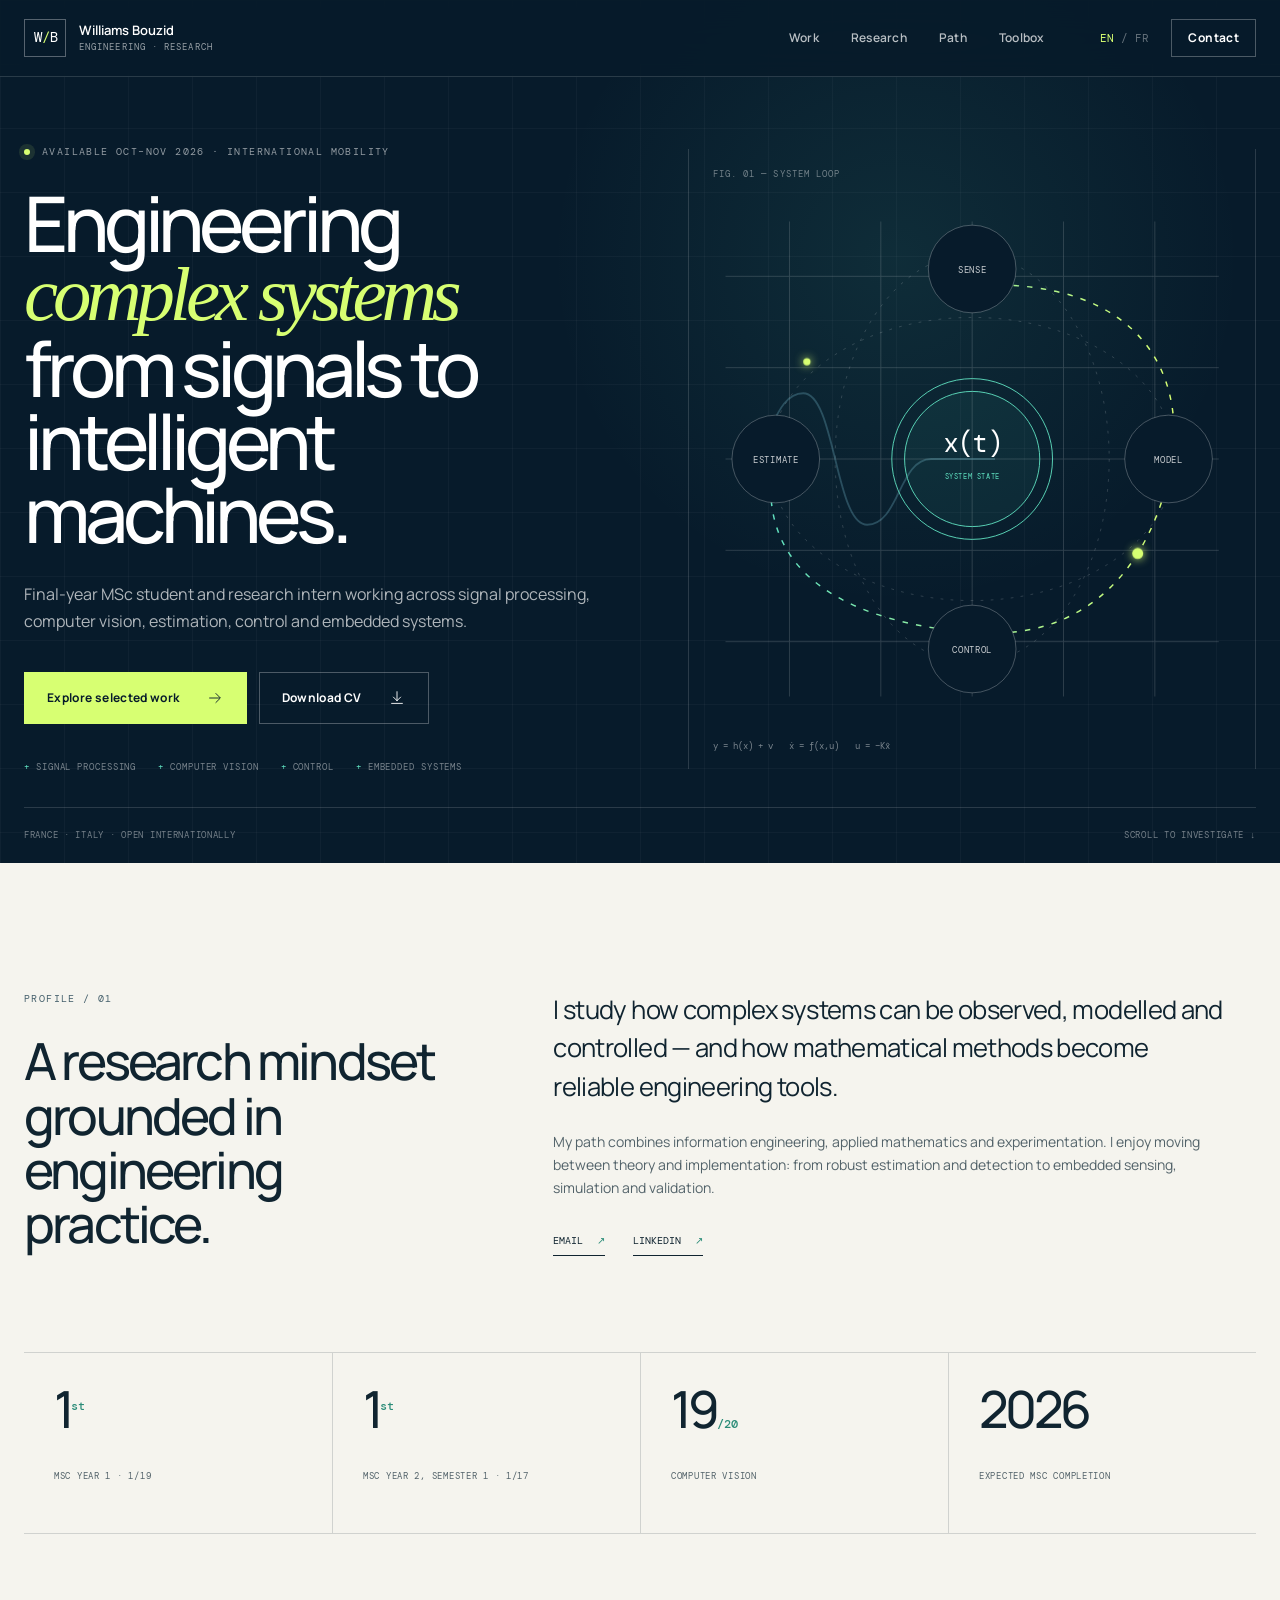
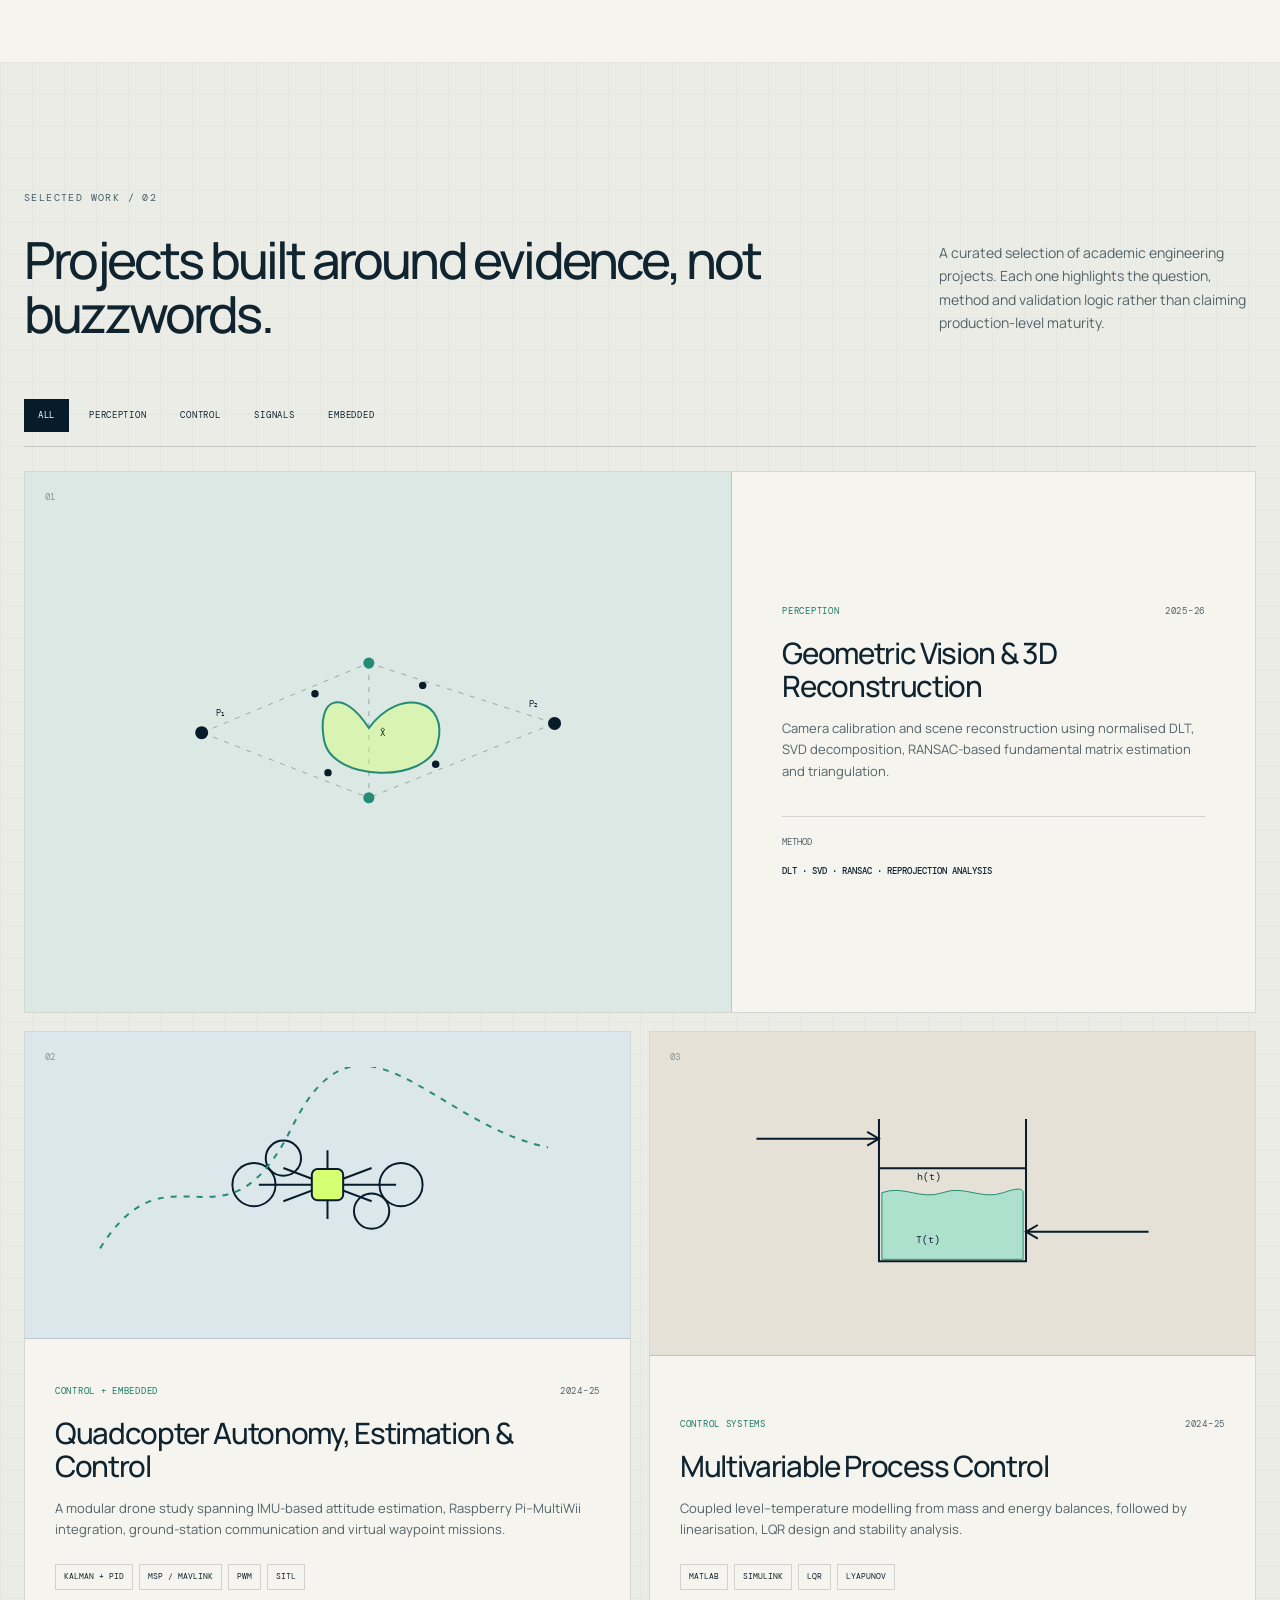
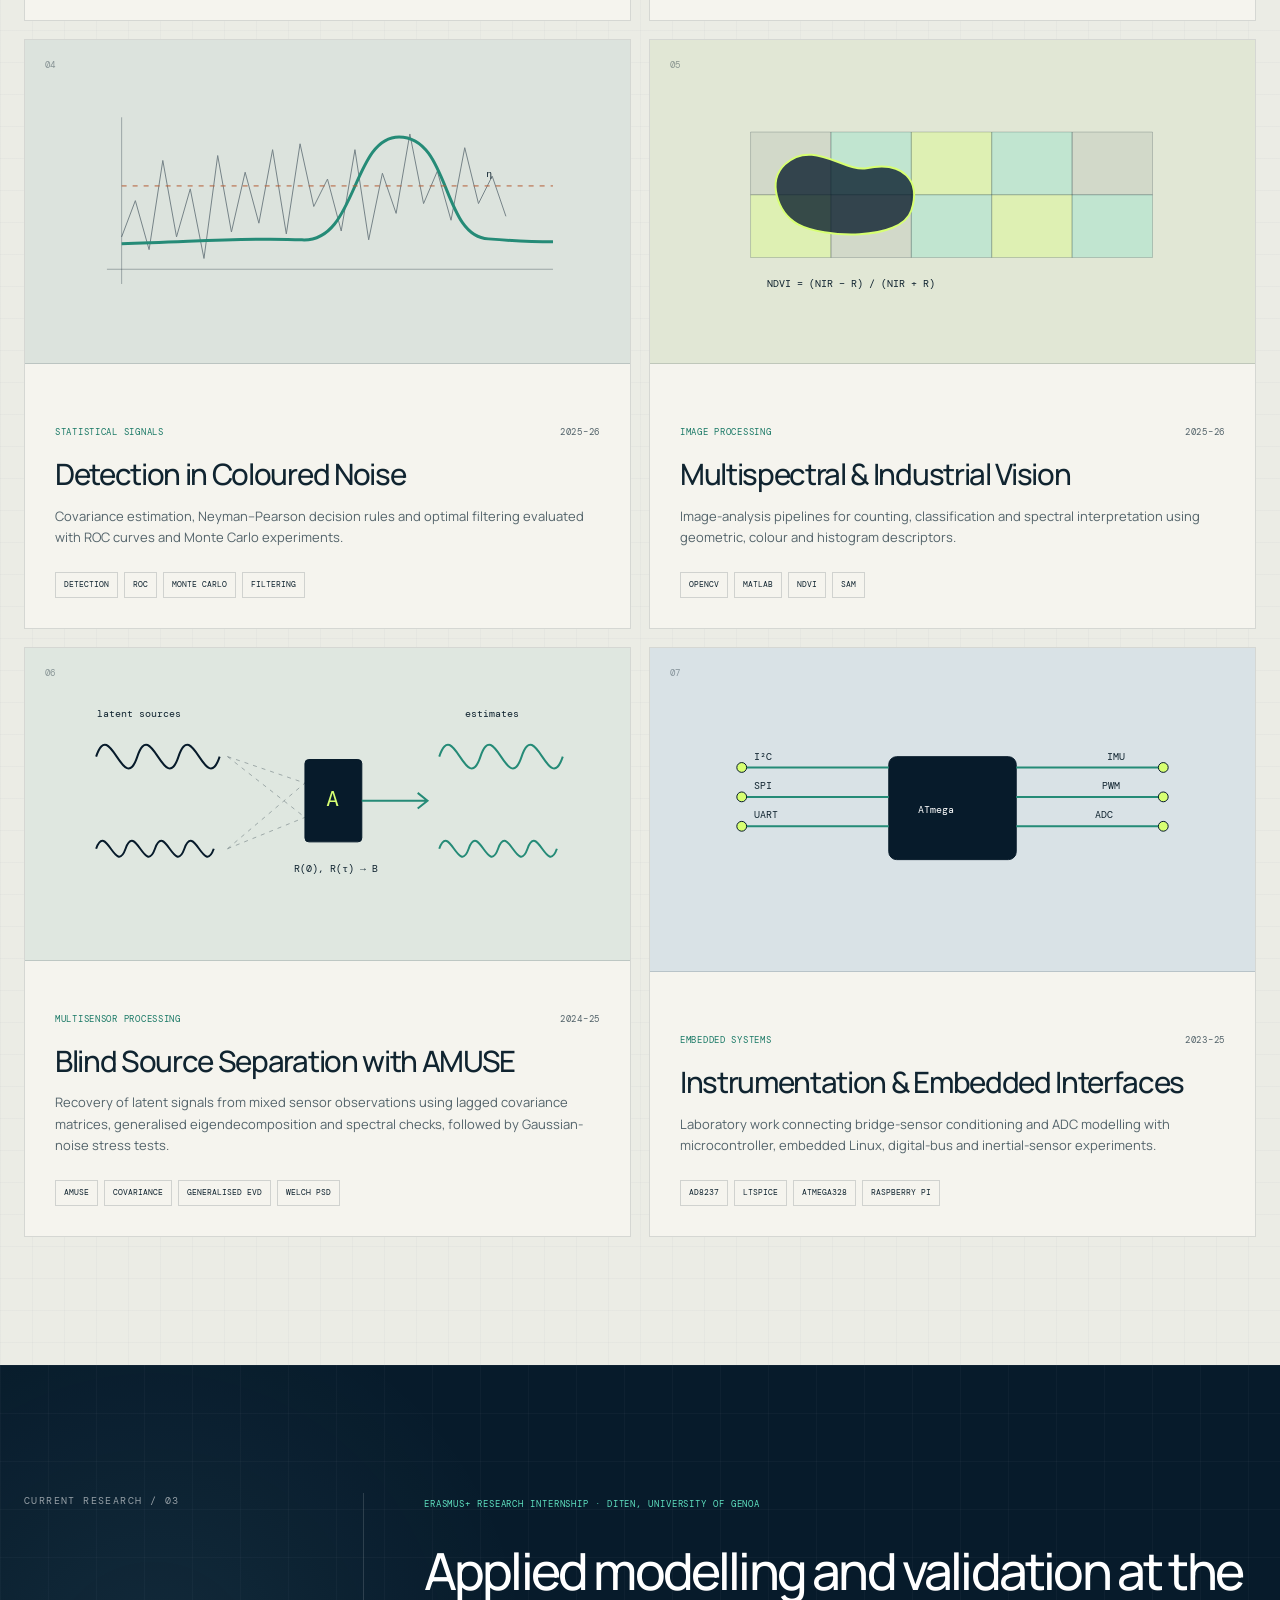
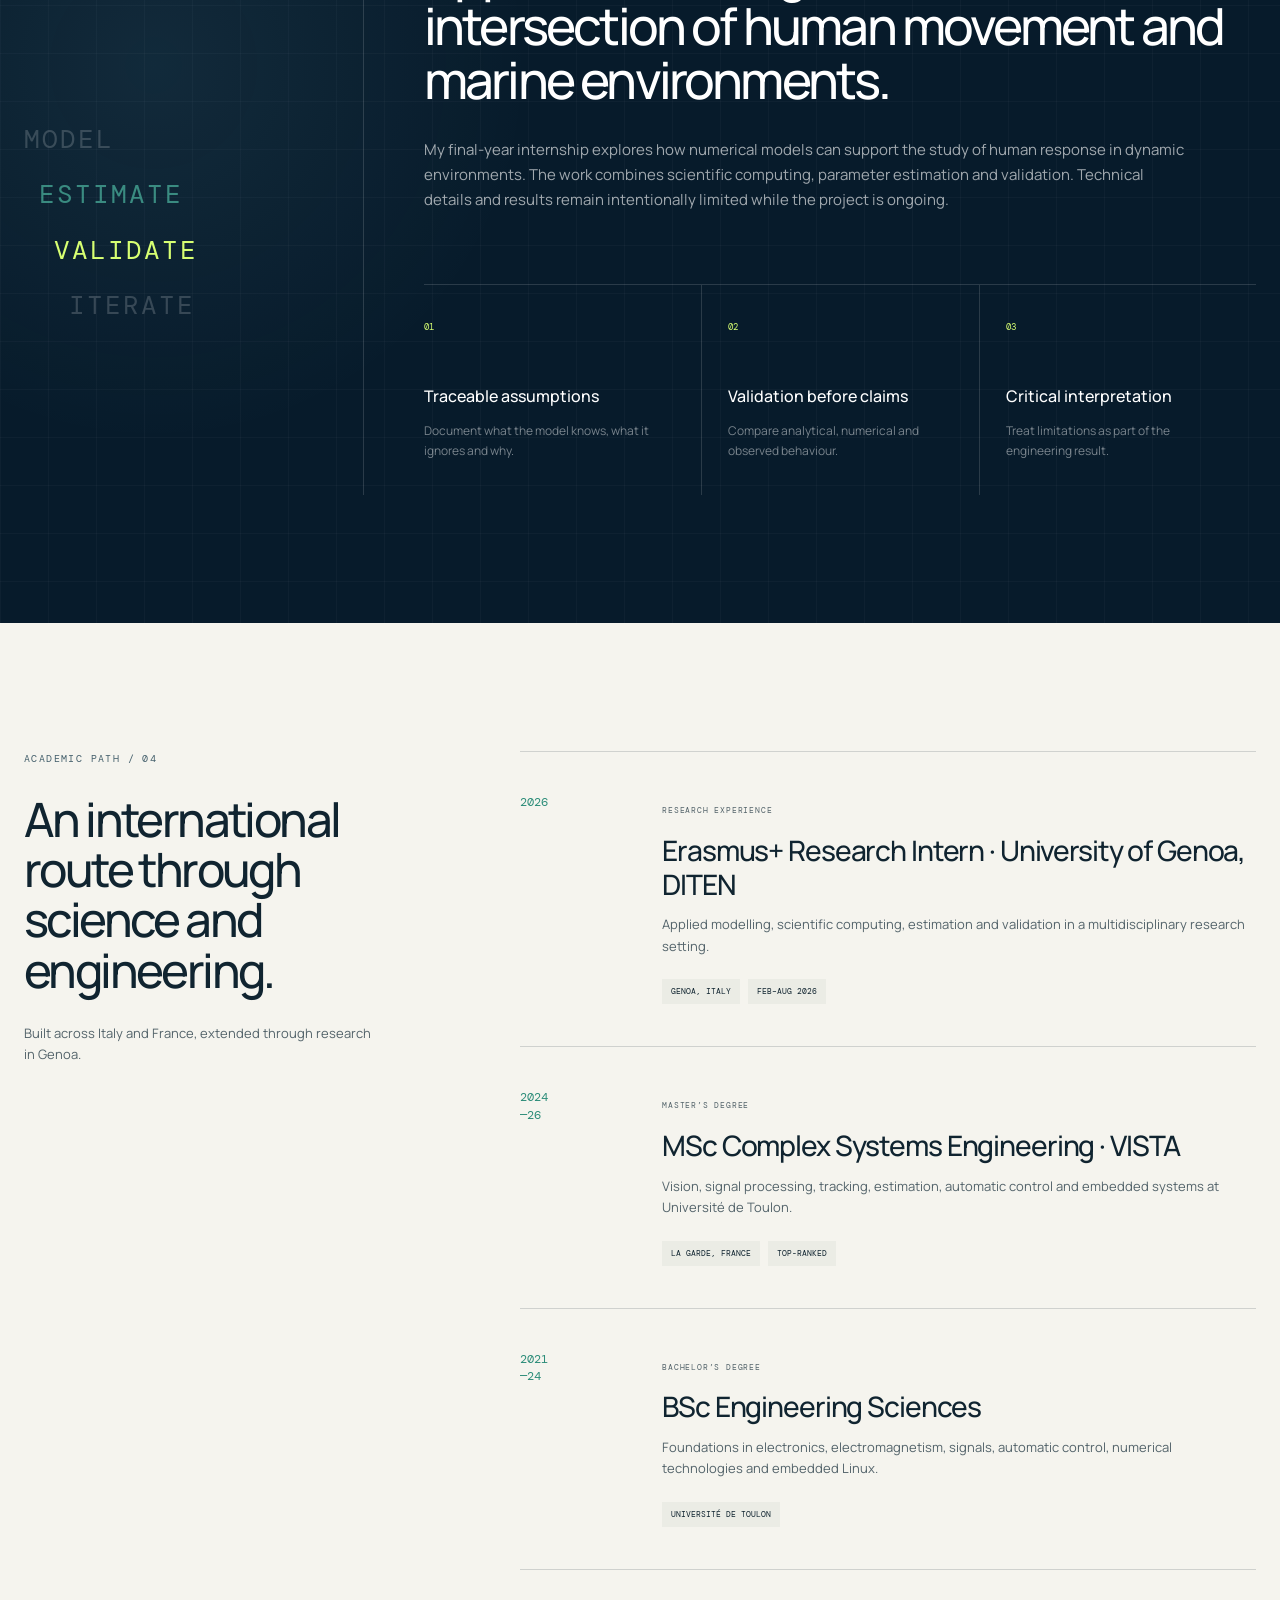
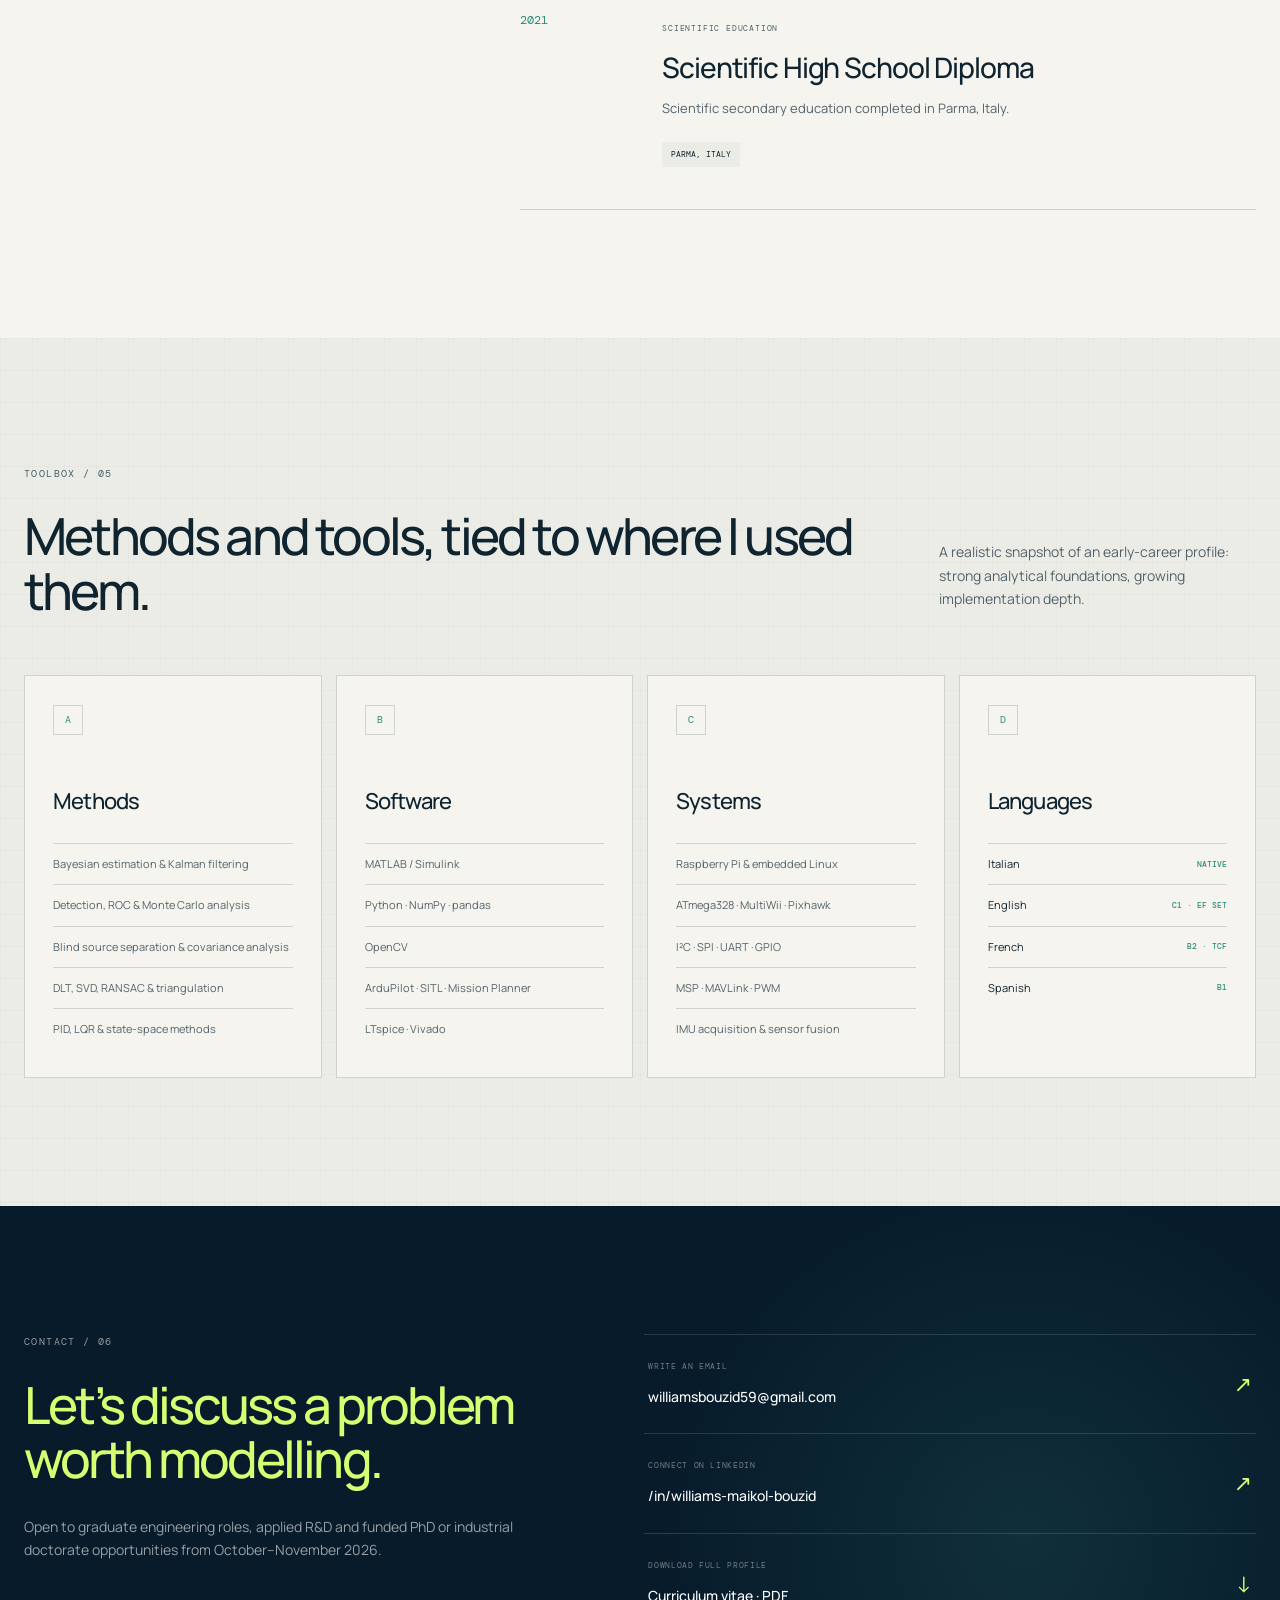
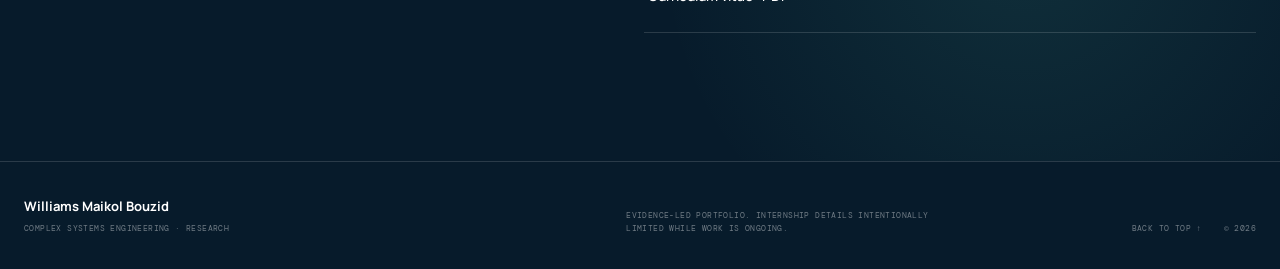
==== index.html @ 0f177c54 "Publish Williams Bouzid research portfolio" ====
<!DOCTYPE html>
<html lang="en">
  <head>
    <meta charset="utf-8">
    <meta name="viewport" content="width=device-width, initial-scale=1">
    <meta
      name="description"
      content="Research and engineering portfolio of Williams Maikol Bouzid — complex systems, signal processing, computer vision, control and embedded systems."
    >
    <meta name="theme-color" content="#071b2b">
    <meta property="og:title" content="Williams Maikol Bouzid — Engineering &amp; Research">
    <meta
      property="og:description"
      content="Complex systems engineering portfolio: perception, estimation, control, embedded systems and applied research."
    >
    <meta property="og:type" content="website">
    <title>Williams Maikol Bouzid — Engineering &amp; Research</title>
    <link rel="icon" href="assets/favicon.svg" type="image/svg+xml">
    <link rel="preconnect" href="https://fonts.googleapis.com">
    <link rel="preconnect" href="https://fonts.gstatic.com" crossorigin>
    <link
      href="https://fonts.googleapis.com/css2?family=DM+Mono:wght@300;400;500&amp;family=Manrope:wght@400;500;600;700&amp;display=swap"
      rel="stylesheet"
    >
    <link rel="stylesheet" href="styles.css">
    <script type="application/ld+json">
      {
        "@context": "https://schema.org",
        "@type": "Person",
        "name": "Williams Maikol Bouzid",
        "url": "https://www.linkedin.com/in/williams-maikol-bouzid-5604a2237",
        "sameAs": [
          "https://www.linkedin.com/in/williams-maikol-bouzid-5604a2237"
        ],
        "email": "mailto:williamsbouzid59@gmail.com",
        "alumniOf": {
          "@type": "CollegeOrUniversity",
          "name": "Université de Toulon"
        },
        "knowsAbout": [
          "Signal Processing",
          "Computer Vision",
          "Control Systems",
          "Embedded Systems",
          "Complex Systems Engineering"
        ]
      }
    </script>
  </head>
  <body>
    <a class="skip-link" href="#main" data-i18n="skip">Skip to content</a>

    <header class="site-header" id="top">
      <nav class="nav shell" aria-label="Primary navigation">
        <a class="brand" href="#top" aria-label="Williams Maikol Bouzid — home">
          <span class="brand-mark" aria-hidden="true">W<span>/</span>B</span>
          <span class="brand-copy">
            <strong>Williams Bouzid</strong>
            <small data-i18n="brandRole">Engineering · Research</small>
          </span>
        </a>

        <button class="menu-toggle" type="button" aria-expanded="false" aria-controls="nav-links">
          <span></span><span></span><span></span>
          <span class="sr-only">Menu</span>
        </button>

        <div class="nav-panel" id="nav-links">
          <div class="nav-links">
            <a href="#work" data-i18n="navWork">Work</a>
            <a href="#research" data-i18n="navResearch">Research</a>
            <a href="#path" data-i18n="navPath">Path</a>
            <a href="#toolbox" data-i18n="navToolbox">Toolbox</a>
          </div>
          <div class="nav-actions">
            <button class="language-toggle" type="button" aria-label="Switch language">
              <span class="active" data-lang-option="en">EN</span>
              <span aria-hidden="true">/</span>
              <span data-lang-option="fr">FR</span>
            </button>
            <a class="button button-small button-outline" href="#contact" data-i18n="navContact">Contact</a>
          </div>
        </div>
      </nav>
    </header>

    <main id="main">
      <section class="hero section-dark">
        <div class="hero-grid shell">
          <div class="hero-copy reveal">
            <div class="eyebrow light">
              <span class="status-dot"></span>
              <span data-i18n="availability">Available Oct–Nov 2026 · International mobility</span>
            </div>
            <h1>
              <span data-i18n="heroLine1">Engineering</span>
              <em data-i18n="heroAccent">complex systems</em>
              <span data-i18n="heroLine2">from signals to intelligent machines.</span>
            </h1>
            <p class="hero-intro" data-i18n="heroIntro">
              Final-year MSc student and research intern working across signal processing, computer vision,
              estimation, control and embedded systems.
            </p>
            <div class="hero-actions">
              <a class="button button-primary" href="#work">
                <span data-i18n="exploreWork">Explore selected work</span>
                <svg aria-hidden="true" viewBox="0 0 20 20"><path d="M4 10h11M11 5l5 5-5 5" /></svg>
              </a>
              <a class="button button-ghost" href="assets/Williams_Maikol_Bouzid_CV.pdf" download>
                <span data-i18n="downloadCv">Download CV</span>
                <svg aria-hidden="true" viewBox="0 0 20 20"><path d="M10 3v10m0 0 4-4m-4 4L6 9M4 16h12" /></svg>
              </a>
            </div>
            <div class="hero-domains" role="group" aria-label="Core domains">
              <span>Signal processing</span>
              <span>Computer vision</span>
              <span>Control</span>
              <span>Embedded systems</span>
            </div>
          </div>

          <div class="hero-visual reveal">
            <div class="visual-index">FIG. 01 — SYSTEM LOOP</div>
            <svg class="system-map" viewBox="0 0 620 600" role="img" aria-labelledby="system-map-title">
              <title id="system-map-title">Signals, models, estimation and control connected in a system loop</title>
              <defs>
                <filter id="glow" x="-50%" y="-50%" width="200%" height="200%">
                  <feGaussianBlur stdDeviation="5" result="blur" />
                  <feMerge><feMergeNode in="blur" /><feMergeNode in="SourceGraphic" /></feMerge>
                </filter>
                <linearGradient id="loopGradient" x1="0" x2="1">
                  <stop offset="0" stop-color="#5fe0c0" />
                  <stop offset="1" stop-color="#d7ff72" />
                </linearGradient>
              </defs>
              <g class="map-grid" opacity=".16">
                <path d="M40 100H580M40 200H580M40 300H580M40 400H580M40 500H580" />
                <path d="M110 40V560M210 40V560M310 40V560M410 40V560M510 40V560" />
              </g>
              <g class="orbit orbit-one"><ellipse cx="310" cy="300" rx="222" ry="155" /></g>
              <g class="orbit orbit-two"><ellipse cx="310" cy="300" rx="150" ry="224" /></g>
              <path class="signal-trace" d="M55 300c35 0 35-72 70-72s35 144 70 144 35-72 70-72h70" />
              <path class="feedback-path" d="M310 110C500 100 550 215 525 320S430 500 310 490 70 435 92 300" />

              <g class="node node-main" transform="translate(310 300)">
                <circle r="74" />
                <circle class="node-pulse" r="88" />
                <text text-anchor="middle" y="-8">x(t)</text>
                <text class="node-sub" text-anchor="middle" y="22">SYSTEM STATE</text>
              </g>
              <g class="node" transform="translate(310 92)">
                <circle r="48" />
                <text text-anchor="middle" y="4">SENSE</text>
              </g>
              <g class="node" transform="translate(525 300)">
                <circle r="48" />
                <text text-anchor="middle" y="4">MODEL</text>
              </g>
              <g class="node" transform="translate(310 508)">
                <circle r="48" />
                <text text-anchor="middle" y="4">CONTROL</text>
              </g>
              <g class="node" transform="translate(95 300)">
                <circle r="48" />
                <text text-anchor="middle" y="4">ESTIMATE</text>
              </g>

              <g class="moving-points" filter="url(#glow)">
                <circle r="6"><animateMotion dur="7s" repeatCount="indefinite" path="M310 110C500 100 550 215 525 320S430 500 310 490 70 435 92 300S180 120 310 110" /></circle>
                <circle r="4"><animateMotion dur="7s" begin="-3.5s" repeatCount="indefinite" path="M310 110C500 100 550 215 525 320S430 500 310 490 70 435 92 300S180 120 310 110" /></circle>
              </g>
            </svg>
            <div class="visual-caption">
              <span>y = h(x) + v</span>
              <span>ẋ = f(x,u)</span>
              <span>u = −Kx̂</span>
            </div>
          </div>
        </div>
        <div class="hero-bottom shell">
          <span data-i18n="heroLocation">France · Italy · Open internationally</span>
          <a href="#profile" aria-label="Scroll to profile"><span data-i18n="scroll">Scroll to investigate</span> ↓</a>
        </div>
      </section>

      <section class="profile section" id="profile">
        <div class="shell profile-grid">
          <div class="section-heading reveal">
            <p class="kicker" data-i18n="profileKicker">Profile / 01</p>
            <h2 data-i18n="profileTitle">A research mindset grounded in engineering practice.</h2>
          </div>
          <div class="profile-body reveal">
            <p class="lead" data-i18n="profileLead">
              I study how complex systems can be observed, modelled and controlled — and how mathematical
              methods become reliable engineering tools.
            </p>
            <p data-i18n="profileBody">
              My path combines information engineering, applied mathematics and experimentation. I enjoy
              moving between theory and implementation: from robust estimation and detection to embedded
              sensing, simulation and validation.
            </p>
            <div class="profile-links">
              <a href="mailto:williamsbouzid59@gmail.com">Email <span>↗</span></a>
              <a href="https://www.linkedin.com/in/williams-maikol-bouzid-5604a2237" target="_blank" rel="noreferrer">LinkedIn <span>↗</span></a>
            </div>
          </div>
          <div class="metric-grid reveal" role="group" aria-label="Academic highlights">
            <article class="metric">
              <span class="metric-value">1<sup>st</sup></span>
              <span class="metric-label" data-i18n="metricM1">MSc year 1 · 1/19</span>
            </article>
            <article class="metric">
              <span class="metric-value">1<sup>st</sup></span>
              <span class="metric-label" data-i18n="metricM2">MSc year 2, semester 1 · 1/17</span>
            </article>
            <article class="metric">
              <span class="metric-value">19<span>/20</span></span>
              <span class="metric-label" data-i18n="metricVision">Computer vision</span>
            </article>
            <article class="metric">
              <span class="metric-value">2026</span>
              <span class="metric-label" data-i18n="metricGrad">Expected MSc completion</span>
            </article>
          </div>
        </div>
      </section>

      <section class="work section section-tint" id="work">
        <div class="shell">
          <div class="section-heading split reveal">
            <div>
              <p class="kicker" data-i18n="workKicker">Selected work / 02</p>
              <h2 data-i18n="workTitle">Projects built around evidence, not buzzwords.</h2>
            </div>
            <p data-i18n="workIntro">
              A curated selection of academic engineering projects. Each one highlights the question,
              method and validation logic rather than claiming production-level maturity.
            </p>
          </div>

          <div class="project-filters reveal" role="group" aria-label="Filter projects">
            <button class="filter active" type="button" data-filter="all" data-i18n="filterAll">All</button>
            <button class="filter" type="button" data-filter="perception" data-i18n="filterPerception">Perception</button>
            <button class="filter" type="button" data-filter="control" data-i18n="filterControl">Control</button>
            <button class="filter" type="button" data-filter="signals" data-i18n="filterSignals">Signals</button>
            <button class="filter" type="button" data-filter="embedded" data-i18n="filterEmbedded">Embedded</button>
          </div>

          <div class="project-grid">
            <article class="project-card project-featured reveal" data-category="perception">
              <div class="project-number">01</div>
              <div class="project-graphic graphic-vision" aria-hidden="true">
                <svg viewBox="0 0 560 280">
                  <g class="camera-lines">
                    <path d="M90 130 270 55M90 130l180 70M470 120 270 55M470 120 270 200" />
                    <path d="M270 55v145" />
                  </g>
                  <g class="feature-points">
                    <circle cx="90" cy="130" r="7" /><circle cx="470" cy="120" r="7" />
                    <circle cx="270" cy="55" r="6" /><circle cx="270" cy="200" r="6" />
                    <circle cx="212" cy="88" r="4" /><circle cx="328" cy="79" r="4" />
                    <circle cx="226" cy="173" r="4" /><circle cx="342" cy="164" r="4" />
                  </g>
                  <path class="reprojection" d="M270 125c34-46 87-30 74 17-11 43-113 41-122-3-9-46 19-59 48-14Z" />
                  <text x="105" y="112">P₁</text><text x="442" y="102">P₂</text><text x="282" y="133">X̂</text>
                </svg>
              </div>
              <div class="project-content">
                <div class="project-meta"><span data-i18n="tagPerception">Perception</span><span>2025–26</span></div>
                <h3 data-i18n="p1Title">Geometric Vision &amp; 3D Reconstruction</h3>
                <p data-i18n="p1Desc">
                  Camera calibration and scene reconstruction using normalised DLT, SVD decomposition,
                  RANSAC-based fundamental matrix estimation and triangulation.
                </p>
                <div class="method-line">
                  <span data-i18n="method">Method</span>
                  <strong>DLT · SVD · RANSAC · Reprojection analysis</strong>
                </div>
              </div>
            </article>

            <article class="project-card reveal" data-category="control embedded">
              <div class="project-number">02</div>
              <div class="project-graphic graphic-control" aria-hidden="true">
                <svg viewBox="0 0 560 240">
                  <g class="drone">
                    <path d="M210 120h140M280 85v70M235 103l90 34M235 137l90-34" />
                    <circle cx="205" cy="120" r="22" /><circle cx="355" cy="120" r="22" />
                    <circle cx="235" cy="93" r="18" /><circle cx="325" cy="147" r="18" />
                    <rect x="264" y="104" width="32" height="32" rx="6" />
                  </g>
                  <path class="trajectory" d="M48 185C120 70 175 201 244 61S385 57 505 82" />
                </svg>
              </div>
              <div class="project-content">
                <div class="project-meta"><span data-i18n="tagControl">Control + embedded</span><span>2024–25</span></div>
                <h3 data-i18n="p2Title">Quadcopter Autonomy, Estimation &amp; Control</h3>
                <p data-i18n="p2Desc">
                  A modular drone study spanning IMU-based attitude estimation, Raspberry Pi–MultiWii
                  integration, ground-station communication and virtual waypoint missions.
                </p>
                <div class="chip-row"><span>Kalman + PID</span><span>MSP / MAVLink</span><span>PWM</span><span>SITL</span></div>
              </div>
            </article>

            <article class="project-card reveal" data-category="control">
              <div class="project-number">03</div>
              <div class="project-graphic graphic-tank" aria-hidden="true">
                <svg viewBox="0 0 560 240">
                  <path class="tank" d="M205 45v145h150V45M205 95h150" />
                  <path class="water" d="M208 120c22-8 40 8 62 0s40 8 62 0 20 0 20 0v68H208Z" />
                  <path class="flow" d="M80 65h125M355 160h125" />
                  <path class="arrow" d="m193 58 12 7-12 7M367 153l-12 7 12 7" />
                  <text x="244" y="107">h(t)</text><text x="243" y="171">T(t)</text>
                </svg>
              </div>
              <div class="project-content">
                <div class="project-meta"><span data-i18n="tagControlOnly">Control systems</span><span>2024–25</span></div>
                <h3 data-i18n="p3Title">Multivariable Process Control</h3>
                <p data-i18n="p3Desc">
                  Coupled level–temperature modelling from mass and energy balances, followed by
                  linearisation, LQR design and stability analysis.
                </p>
                <div class="chip-row"><span>MATLAB</span><span>Simulink</span><span>LQR</span><span>Lyapunov</span></div>
              </div>
            </article>

            <article class="project-card reveal" data-category="signals">
              <div class="project-number">04</div>
              <div class="project-graphic graphic-signal" aria-hidden="true">
                <svg viewBox="0 0 560 240">
                  <path class="axis" d="M55 190h455M70 35v170" />
                  <path class="noise" d="M70 157 84 120l14 50 14-91 14 78 14-49 14 71 14-105 14 78 14-61 14 52 14-75 14 86 14-92 14 64 14-28 14 53 14-83 14 92 14-68 14 41 14-81 14 71 14-33 14 50 14-74 14 57 14-28 14 41" />
                  <path class="detected" d="M70 164c75-2 130-7 184-4 56 3 51-105 99-105 52 0 44 102 91 104 25 2 43 3 66 3" />
                  <path class="threshold" d="M70 105h440" />
                  <text x="442" y="96">η</text>
                </svg>
              </div>
              <div class="project-content">
                <div class="project-meta"><span data-i18n="tagSignals">Statistical signals</span><span>2025–26</span></div>
                <h3 data-i18n="p4Title">Detection in Coloured Noise</h3>
                <p data-i18n="p4Desc">
                  Covariance estimation, Neyman–Pearson decision rules and optimal filtering evaluated with
                  ROC curves and Monte Carlo experiments.
                </p>
                <div class="chip-row"><span>Detection</span><span>ROC</span><span>Monte Carlo</span><span>Filtering</span></div>
              </div>
            </article>

            <article class="project-card reveal" data-category="perception">
              <div class="project-number">05</div>
              <div class="project-graphic graphic-multispectral" aria-hidden="true">
                <svg viewBox="0 0 560 240">
                  <g class="raster">
                    <rect x="74" y="50" width="82" height="64" /><rect x="156" y="50" width="82" height="64" />
                    <rect x="238" y="50" width="82" height="64" /><rect x="320" y="50" width="82" height="64" />
                    <rect x="402" y="50" width="82" height="64" />
                    <rect x="74" y="114" width="82" height="64" /><rect x="156" y="114" width="82" height="64" />
                    <rect x="238" y="114" width="82" height="64" /><rect x="320" y="114" width="82" height="64" />
                    <rect x="402" y="114" width="82" height="64" />
                  </g>
                  <path class="region" d="M109 83c28-26 61 8 83 4 38-8 56 13 46 43-11 32-91 28-116 14-21-12-31-44-13-61Z" />
                  <text x="91" y="208">NDVI = (NIR − R) / (NIR + R)</text>
                </svg>
              </div>
              <div class="project-content">
                <div class="project-meta"><span data-i18n="tagImaging">Image processing</span><span>2025–26</span></div>
                <h3 data-i18n="p5Title">Multispectral &amp; Industrial Vision</h3>
                <p data-i18n="p5Desc">
                  Image-analysis pipelines for counting, classification and spectral interpretation using
                  geometric, colour and histogram descriptors.
                </p>
                <div class="chip-row"><span>OpenCV</span><span>MATLAB</span><span>NDVI</span><span>SAM</span></div>
              </div>
            </article>

            <article class="project-card reveal" data-category="signals">
              <div class="project-number">06</div>
              <div class="project-graphic graphic-separation" aria-hidden="true">
                <svg viewBox="0 0 560 240">
                  <g class="source-waves">
                    <path d="M44 72c14-42 28 42 42 0s28 42 42 0 28 42 42 0" />
                    <path d="M44 166c10-28 20 28 30 0s20 28 30 0 20 28 30 0 20 28 30 0" />
                  </g>
                  <g class="mix-lines">
                    <path d="M178 72 257 99M178 72l79 62M178 166l79-67M178 166l79-32" />
                  </g>
                  <g class="matrix-block">
                    <rect x="257" y="75" width="58" height="84" rx="4" />
                    <text x="278" y="122">A</text>
                  </g>
                  <path class="process-arrow" d="M315 117h67m-10-8 10 8-10 8" />
                  <g class="output-waves">
                    <path d="M394 72c14-42 28 42 42 0s28 42 42 0 28 42 42 0" />
                    <path d="M394 166c10-28 20 28 30 0s20 28 30 0 20 28 30 0 20 28 30 0" />
                  </g>
                  <text x="45" y="32">latent sources</text>
                  <text x="246" y="190">R(0), R(τ) → B</text>
                  <text x="420" y="32">estimates</text>
                </svg>
              </div>
              <div class="project-content">
                <div class="project-meta"><span data-i18n="tagMultisensor">Multisensor processing</span><span>2024–25</span></div>
                <h3 data-i18n="p6Title">Blind Source Separation with AMUSE</h3>
                <p data-i18n="p6Desc">
                  Recovery of latent signals from mixed sensor observations using lagged covariance matrices,
                  generalised eigendecomposition and spectral checks, followed by Gaussian-noise stress tests.
                </p>
                <div class="chip-row"><span>AMUSE</span><span>Covariance</span><span>Generalised EVD</span><span>Welch PSD</span></div>
              </div>
            </article>

            <article class="project-card reveal" data-category="embedded">
              <div class="project-number">07</div>
              <div class="project-graphic graphic-embedded" aria-hidden="true">
                <svg viewBox="0 0 560 240">
                  <rect class="chip" x="215" y="67" width="130" height="105" rx="8" />
                  <text x="245" y="124">ATmega</text>
                  <g class="bus-lines">
                    <path d="M65 78h150M65 108h150M65 138h150M345 78h150M345 108h150M345 138h150" />
                  </g>
                  <g class="pins">
                    <circle cx="65" cy="78" r="5" /><circle cx="65" cy="108" r="5" /><circle cx="65" cy="138" r="5" />
                    <circle cx="495" cy="78" r="5" /><circle cx="495" cy="108" r="5" /><circle cx="495" cy="138" r="5" />
                  </g>
                  <text x="78" y="70">I²C</text><text x="78" y="100">SPI</text><text x="78" y="130">UART</text>
                  <text x="438" y="70">IMU</text><text x="433" y="100">PWM</text><text x="425" y="130">ADC</text>
                </svg>
              </div>
              <div class="project-content">
                <div class="project-meta"><span data-i18n="tagEmbedded">Embedded systems</span><span>2023–25</span></div>
                <h3 data-i18n="p7Title">Instrumentation &amp; Embedded Interfaces</h3>
                <p data-i18n="p7Desc">
                  Laboratory work connecting bridge-sensor conditioning and ADC modelling with microcontroller,
                  embedded Linux, digital-bus and inertial-sensor experiments.
                </p>
                <div class="chip-row"><span>AD8237</span><span>LTspice</span><span>ATmega328</span><span>Raspberry Pi</span></div>
              </div>
            </article>
          </div>
        </div>
      </section>

      <section class="research section section-dark" id="research">
        <div class="shell research-grid">
          <div class="research-aside reveal">
            <p class="kicker light" data-i18n="researchKicker">Current research / 03</p>
            <div class="research-code" aria-hidden="true">
              <span>MODEL</span>
              <span>ESTIMATE</span>
              <span>VALIDATE</span>
              <span>ITERATE</span>
            </div>
          </div>
          <div class="research-copy reveal">
            <span class="research-label" data-i18n="internshipLabel">Erasmus+ research internship · DITEN, University of Genoa</span>
            <h2 data-i18n="researchTitle">Applied modelling and validation at the intersection of human movement and marine environments.</h2>
            <p data-i18n="researchBody">
              My final-year internship explores how numerical models can support the study of human response
              in dynamic environments. The work combines scientific computing, parameter estimation and
              validation. Technical details and results remain intentionally limited while the project is ongoing.
            </p>
            <div class="research-principles">
              <article>
                <span>01</span>
                <h3 data-i18n="principle1Title">Traceable assumptions</h3>
                <p data-i18n="principle1Body">Document what the model knows, what it ignores and why.</p>
              </article>
              <article>
                <span>02</span>
                <h3 data-i18n="principle2Title">Validation before claims</h3>
                <p data-i18n="principle2Body">Compare analytical, numerical and observed behaviour.</p>
              </article>
              <article>
                <span>03</span>
                <h3 data-i18n="principle3Title">Critical interpretation</h3>
                <p data-i18n="principle3Body">Treat limitations as part of the engineering result.</p>
              </article>
            </div>
          </div>
        </div>
      </section>

      <section class="path section" id="path">
        <div class="shell path-grid">
          <div class="section-heading sticky-heading reveal">
            <p class="kicker" data-i18n="pathKicker">Academic path / 04</p>
            <h2 data-i18n="pathTitle">An international route through science and engineering.</h2>
            <p data-i18n="pathIntro">Built across Italy and France, extended through research in Genoa.</p>
          </div>
          <div class="timeline">
            <article class="timeline-item reveal">
              <div class="timeline-date">2026</div>
              <div class="timeline-content">
                <span class="timeline-type" data-i18n="typeResearch">Research experience</span>
                <h3 data-i18n="timeline1Title">Erasmus+ Research Intern · University of Genoa, DITEN</h3>
                <p data-i18n="timeline1Body">Applied modelling, scientific computing, estimation and validation in a multidisciplinary research setting.</p>
                <div class="timeline-tags"><span>Genoa, Italy</span><span>Feb–Aug 2026</span></div>
              </div>
            </article>
            <article class="timeline-item reveal">
              <div class="timeline-date">2024<br>—26</div>
              <div class="timeline-content">
                <span class="timeline-type" data-i18n="typeMaster">Master’s degree</span>
                <h3 data-i18n="timeline2Title">MSc Complex Systems Engineering · VISTA</h3>
                <p data-i18n="timeline2Body">Vision, signal processing, tracking, estimation, automatic control and embedded systems at Université de Toulon.</p>
                <div class="timeline-tags"><span>La Garde, France</span><span data-i18n="rankTag">Top-ranked</span></div>
              </div>
            </article>
            <article class="timeline-item reveal">
              <div class="timeline-date">2021<br>—24</div>
              <div class="timeline-content">
                <span class="timeline-type" data-i18n="typeBachelor">Bachelor’s degree</span>
                <h3 data-i18n="timeline3Title">BSc Engineering Sciences</h3>
                <p data-i18n="timeline3Body">Foundations in electronics, electromagnetism, signals, automatic control, numerical technologies and embedded Linux.</p>
                <div class="timeline-tags"><span>Université de Toulon</span></div>
              </div>
            </article>
            <article class="timeline-item reveal">
              <div class="timeline-date">2021</div>
              <div class="timeline-content">
                <span class="timeline-type" data-i18n="typeSchool">Scientific education</span>
                <h3 data-i18n="timeline4Title">Scientific High School Diploma</h3>
                <p data-i18n="timeline4Body">Scientific secondary education completed in Parma, Italy.</p>
                <div class="timeline-tags"><span>Parma, Italy</span></div>
              </div>
            </article>
          </div>
        </div>
      </section>

      <section class="toolbox section section-tint" id="toolbox">
        <div class="shell">
          <div class="section-heading split reveal">
            <div>
              <p class="kicker" data-i18n="toolboxKicker">Toolbox / 05</p>
              <h2 data-i18n="toolboxTitle">Methods and tools, tied to where I used them.</h2>
            </div>
            <p data-i18n="toolboxIntro">A realistic snapshot of an early-career profile: strong analytical foundations, growing implementation depth.</p>
          </div>
          <div class="toolbox-grid">
            <article class="toolbox-card reveal">
              <span class="toolbox-index">A</span>
              <h3 data-i18n="toolsMethods">Methods</h3>
              <ul>
                <li>Bayesian estimation &amp; Kalman filtering</li>
                <li>Detection, ROC &amp; Monte Carlo analysis</li>
                <li>Blind source separation &amp; covariance analysis</li>
                <li>DLT, SVD, RANSAC &amp; triangulation</li>
                <li>PID, LQR &amp; state-space methods</li>
              </ul>
            </article>
            <article class="toolbox-card reveal">
              <span class="toolbox-index">B</span>
              <h3 data-i18n="toolsSoftware">Software</h3>
              <ul>
                <li>MATLAB / Simulink</li>
                <li>Python · NumPy · pandas</li>
                <li>OpenCV</li>
                <li>ArduPilot · SITL · Mission Planner</li>
                <li>LTspice · Vivado</li>
              </ul>
            </article>
            <article class="toolbox-card reveal">
              <span class="toolbox-index">C</span>
              <h3 data-i18n="toolsSystems">Systems</h3>
              <ul>
                <li>Raspberry Pi &amp; embedded Linux</li>
                <li>ATmega328 · MultiWii · Pixhawk</li>
                <li>I²C · SPI · UART · GPIO</li>
                <li>MSP · MAVLink · PWM</li>
                <li>IMU acquisition &amp; sensor fusion</li>
              </ul>
            </article>
            <article class="toolbox-card toolbox-languages reveal">
              <span class="toolbox-index">D</span>
              <h3 data-i18n="toolsLanguages">Languages</h3>
              <div class="language-list">
                <div><span>Italian</span><strong data-i18n="native">Native</strong></div>
                <div><span>English</span><strong>C1 · EF SET</strong></div>
                <div><span>French</span><strong>B2 · TCF</strong></div>
                <div><span>Spanish</span><strong>B1</strong></div>
              </div>
            </article>
          </div>
        </div>
      </section>

      <section class="contact section section-dark" id="contact">
        <div class="shell contact-grid">
          <div class="contact-copy reveal">
            <p class="kicker light" data-i18n="contactKicker">Contact / 06</p>
            <h2 data-i18n="contactTitle">Let’s discuss a problem worth modelling.</h2>
            <p data-i18n="contactBody">
              Open to graduate engineering roles, applied R&amp;D and funded PhD or industrial doctorate
              opportunities from October–November 2026.
            </p>
          </div>
          <div class="contact-actions reveal">
            <a class="contact-link" href="mailto:williamsbouzid59@gmail.com">
              <span data-i18n="writeEmail">Write an email</span>
              <strong>williamsbouzid59@gmail.com</strong>
              <i>↗</i>
            </a>
            <a class="contact-link" href="https://www.linkedin.com/in/williams-maikol-bouzid-5604a2237" target="_blank" rel="noreferrer">
              <span data-i18n="connectLinkedin">Connect on LinkedIn</span>
              <strong>/in/williams-maikol-bouzid</strong>
              <i>↗</i>
            </a>
            <a class="contact-link" href="assets/Williams_Maikol_Bouzid_CV.pdf" download>
              <span data-i18n="downloadProfile">Download full profile</span>
              <strong>Curriculum vitae · PDF</strong>
              <i>↓</i>
            </a>
          </div>
        </div>
      </section>
    </main>

    <footer class="site-footer section-dark">
      <div class="shell footer-grid">
        <div>
          <strong>Williams Maikol Bouzid</strong>
          <span data-i18n="footerRole">Complex Systems Engineering · Research</span>
        </div>
        <p data-i18n="footerNote">Evidence-led portfolio. Internship details intentionally limited while work is ongoing.</p>
        <a href="#top" data-i18n="backTop">Back to top ↑</a>
        <span>© <span id="year">2026</span></span>
      </div>
    </footer>

    <script src="app.js"></script>
  </body>
</html>
---- styles.css ----
:root {
  --ink: #102430;
  --ink-soft: #53636a;
  --night: #071b2b;
  --night-2: #0c283a;
  --paper: #f5f4ee;
  --paper-2: #ebece5;
  --white: #ffffff;
  --mint: #5fe0c0;
  --acid: #d7ff72;
  --cyan: #8fdcf1;
  --line: rgba(16, 36, 48, 0.16);
  --line-dark: rgba(255, 255, 255, 0.14);
  --shadow: 0 20px 60px rgba(7, 27, 43, 0.1);
  --sans: "Manrope", system-ui, -apple-system, BlinkMacSystemFont, "Segoe UI", sans-serif;
  --mono: "DM Mono", "SFMono-Regular", Consolas, monospace;
  --radius: 6px;
  --shell: min(1240px, calc(100vw - 48px));
}

* {
  box-sizing: border-box;
}

html {
  scroll-behavior: smooth;
  scroll-padding-top: 84px;
}

body {
  margin: 0;
  background: var(--paper);
  color: var(--ink);
  font-family: var(--sans);
  font-size: 16px;
  line-height: 1.65;
  -webkit-font-smoothing: antialiased;
}

body.menu-open {
  overflow: hidden;
}

::selection {
  background: var(--acid);
  color: var(--night);
}

a {
  color: inherit;
  text-decoration: none;
}

button,
a {
  -webkit-tap-highlight-color: transparent;
}

button {
  color: inherit;
  font: inherit;
}

svg {
  display: block;
  max-width: 100%;
}

.shell {
  margin-inline: auto;
  width: var(--shell);
}

.section {
  padding-block: 128px;
}

.section-dark {
  background: var(--night);
  color: var(--white);
}

.section-tint {
  background-color: var(--paper-2);
  background-image:
    linear-gradient(rgba(16, 36, 48, 0.025) 1px, transparent 1px),
    linear-gradient(90deg, rgba(16, 36, 48, 0.025) 1px, transparent 1px);
  background-size: 32px 32px;
}

.sr-only {
  clip: rect(0 0 0 0);
  clip-path: inset(50%);
  height: 1px;
  overflow: hidden;
  position: absolute;
  white-space: nowrap;
  width: 1px;
}

.skip-link {
  background: var(--acid);
  color: var(--night);
  left: 16px;
  padding: 10px 14px;
  position: fixed;
  top: -100px;
  z-index: 200;
}

.skip-link:focus {
  top: 16px;
}

/* Navigation */
.site-header {
  background: rgba(7, 27, 43, 0.9);
  border-bottom: 1px solid var(--line-dark);
  color: var(--white);
  position: fixed;
  top: 0;
  width: 100%;
  z-index: 100;
  -webkit-backdrop-filter: blur(18px);
  backdrop-filter: blur(18px);
}

.nav {
  align-items: center;
  display: flex;
  height: 76px;
  justify-content: space-between;
}

.brand {
  align-items: center;
  display: inline-flex;
  gap: 13px;
}

.brand-mark {
  align-items: center;
  border: 1px solid rgba(255, 255, 255, 0.32);
  display: inline-flex;
  font-family: var(--mono);
  font-size: 14px;
  height: 38px;
  justify-content: center;
  letter-spacing: -1px;
  width: 42px;
}

.brand-mark span {
  color: var(--acid);
  margin-inline: 1px;
}

.brand-copy {
  display: grid;
  line-height: 1.2;
}

.brand-copy strong {
  font-size: 13px;
  font-weight: 600;
}

.brand-copy small {
  color: rgba(255, 255, 255, 0.58);
  font-family: var(--mono);
  font-size: 9px;
  letter-spacing: 0.12em;
  margin-top: 4px;
  text-transform: uppercase;
}

.nav-panel,
.nav-links,
.nav-actions {
  align-items: center;
  display: flex;
}

.nav-panel {
  gap: 56px;
}

.nav-links {
  gap: 32px;
}

.nav-links a {
  color: rgba(255, 255, 255, 0.72);
  font-size: 12px;
  font-weight: 600;
  letter-spacing: 0.02em;
  position: relative;
}

.nav-links a::after {
  background: var(--acid);
  bottom: -9px;
  content: "";
  height: 1px;
  left: 0;
  position: absolute;
  transform: scaleX(0);
  transform-origin: left;
  transition: transform 220ms ease;
  width: 100%;
}

.nav-links a:hover,
.nav-links a:focus-visible {
  color: var(--white);
}

.nav-links a:hover::after,
.nav-links a:focus-visible::after {
  transform: scaleX(1);
}

.nav-actions {
  gap: 22px;
}

.language-toggle {
  background: none;
  border: 0;
  color: rgba(255, 255, 255, 0.38);
  cursor: pointer;
  font-family: var(--mono);
  font-size: 11px;
  padding: 8px 0;
}

.language-toggle .active {
  color: var(--acid);
}

.menu-toggle {
  background: none;
  border: 0;
  cursor: pointer;
  display: none;
  height: 40px;
  padding: 9px;
  width: 40px;
}

.menu-toggle > span:not(.sr-only) {
  background: var(--white);
  display: block;
  height: 1px;
  margin: 5px 0;
  transition: transform 200ms ease, opacity 200ms ease;
  width: 22px;
}

/* Shared components */
.button {
  align-items: center;
  border: 1px solid transparent;
  display: inline-flex;
  font-size: 12px;
  font-weight: 700;
  gap: 26px;
  justify-content: center;
  letter-spacing: 0.03em;
  min-height: 52px;
  padding: 0 22px;
  transition: background-color 180ms ease, border-color 180ms ease, color 180ms ease, transform 180ms ease;
}

.button:hover {
  transform: translateY(-2px);
}

.button svg {
  fill: none;
  height: 18px;
  stroke: currentColor;
  stroke-linecap: round;
  stroke-linejoin: round;
  width: 18px;
}

.button-small {
  min-height: 38px;
  padding-inline: 16px;
}

.button-outline {
  border-color: rgba(255, 255, 255, 0.28);
}

.button-outline:hover {
  border-color: var(--acid);
  color: var(--acid);
}

.button-primary {
  background: var(--acid);
  color: var(--night);
}

.button-primary:hover {
  background: var(--mint);
}

.button-ghost {
  border-color: rgba(255, 255, 255, 0.28);
  color: var(--white);
}

.button-ghost:hover {
  border-color: var(--white);
}

.eyebrow,
.kicker {
  align-items: center;
  color: #45606c;
  display: flex;
  font-family: var(--mono);
  font-size: 10px;
  letter-spacing: 0.14em;
  margin: 0 0 26px;
  text-transform: uppercase;
}

.eyebrow.light,
.kicker.light {
  color: rgba(255, 255, 255, 0.56);
}

.status-dot {
  background: var(--acid);
  border-radius: 50%;
  box-shadow: 0 0 0 5px rgba(215, 255, 114, 0.1);
  height: 6px;
  margin-right: 12px;
  width: 6px;
}

.section-heading h2,
.research-copy h2,
.contact-copy h2 {
  font-size: clamp(2.25rem, 4vw, 4.8rem);
  font-weight: 500;
  letter-spacing: -0.055em;
  line-height: 1.06;
  margin: 0;
  max-width: 900px;
}

.section-heading.split {
  align-items: end;
  display: grid;
  gap: 80px;
  grid-template-columns: 1.45fr 0.55fr;
  margin-bottom: 58px;
}

.section-heading.split > p {
  color: var(--ink-soft);
  font-size: 14px;
  margin: 0 0 7px;
}

.reveal {
  opacity: 0;
  transform: translateY(24px);
  transition: opacity 700ms cubic-bezier(.2,.65,.3,1), transform 700ms cubic-bezier(.2,.65,.3,1);
}

.reveal.is-visible {
  opacity: 1;
  transform: translateY(0);
}

/* Hero */
.hero {
  min-height: 820px;
  overflow: hidden;
  padding-top: 76px;
  position: relative;
}

.hero::before {
  background:
    radial-gradient(circle at 70% 30%, rgba(95, 224, 192, 0.09), transparent 32%),
    linear-gradient(rgba(255, 255, 255, 0.03) 1px, transparent 1px),
    linear-gradient(90deg, rgba(255, 255, 255, 0.03) 1px, transparent 1px);
  background-size: auto, 64px 64px, 64px 64px;
  content: "";
  inset: 0;
  pointer-events: none;
  position: absolute;
}

.hero-grid {
  align-items: center;
  display: grid;
  gap: 48px;
  grid-template-columns: 1.04fr 0.96fr;
  min-height: 660px;
  padding-block: 68px 32px;
  position: relative;
}

.hero-copy {
  position: relative;
  z-index: 2;
}

.hero h1 {
  font-size: clamp(3.25rem, 6vw, 6.8rem);
  font-weight: 500;
  letter-spacing: -0.067em;
  line-height: 0.95;
  margin: 0;
  max-width: 760px;
}

.hero h1 span,
.hero h1 em {
  display: block;
}

.hero h1 em {
  color: var(--acid);
  font-family: Georgia, "Times New Roman", serif;
  font-weight: 400;
}

.hero-intro {
  color: rgba(255, 255, 255, 0.68);
  font-size: 16px;
  margin: 30px 0 0;
  max-width: 610px;
}

.hero-actions {
  display: flex;
  flex-wrap: wrap;
  gap: 12px;
  margin-top: 38px;
}

.hero-domains {
  display: flex;
  flex-wrap: wrap;
  gap: 9px 22px;
  margin-top: 36px;
}

.hero-domains span {
  color: rgba(255, 255, 255, 0.46);
  font-family: var(--mono);
  font-size: 9px;
  letter-spacing: 0.1em;
  text-transform: uppercase;
}

.hero-domains span::before {
  color: var(--mint);
  content: "+";
  margin-right: 6px;
}

.hero-visual {
  border-left: 1px solid var(--line-dark);
  border-right: 1px solid var(--line-dark);
  height: min(620px, 65vw);
  min-height: 520px;
  overflow: hidden;
  position: relative;
}

.visual-index {
  color: rgba(255, 255, 255, 0.42);
  font-family: var(--mono);
  font-size: 9px;
  left: 24px;
  letter-spacing: 0.12em;
  position: absolute;
  top: 18px;
  z-index: 2;
}

.system-map {
  height: 100%;
  overflow: visible;
  width: 100%;
}

.map-grid path {
  fill: none;
  stroke: #fff;
  stroke-width: 1;
}

.orbit ellipse {
  fill: none;
  stroke: rgba(255, 255, 255, 0.18);
  stroke-dasharray: 3 8;
}

.orbit-one {
  transform-origin: 310px 300px;
  animation: slow-spin 38s linear infinite;
}

.orbit-two {
  transform-origin: 310px 300px;
  animation: slow-spin 48s linear infinite reverse;
}

.signal-trace {
  fill: none;
  opacity: .24;
  stroke: var(--cyan);
  stroke-width: 2;
}

.feedback-path {
  fill: none;
  stroke: url(#loopGradient);
  stroke-dasharray: 6 9;
  stroke-width: 1.6;
}

.node circle {
  fill: var(--night);
  stroke: rgba(255, 255, 255, 0.28);
}

.node text {
  fill: rgba(255, 255, 255, 0.78);
  font-family: var(--mono);
  font-size: 10px;
  letter-spacing: 0.08em;
}

.node-main circle:first-child {
  fill: rgba(95, 224, 192, 0.06);
  stroke: var(--mint);
}

.node-main text:first-of-type {
  fill: var(--white);
  font-size: 30px;
  letter-spacing: -0.05em;
}

.node-main .node-sub {
  fill: var(--mint);
  font-size: 8px;
}

.node-pulse {
  animation: node-pulse 3.5s ease-out infinite;
  fill: none !important;
  stroke: var(--mint) !important;
}

.moving-points circle {
  fill: var(--acid);
}

.visual-caption {
  bottom: 16px;
  color: rgba(255, 255, 255, 0.46);
  display: flex;
  font-family: var(--mono);
  font-size: 9px;
  gap: 16px;
  left: 24px;
  position: absolute;
}

.hero-bottom {
  align-items: center;
  border-top: 1px solid var(--line-dark);
  color: rgba(255, 255, 255, 0.44);
  display: flex;
  font-family: var(--mono);
  font-size: 9px;
  justify-content: space-between;
  letter-spacing: 0.08em;
  padding-block: 20px;
  position: relative;
  text-transform: uppercase;
}

.hero-bottom a:hover {
  color: var(--acid);
}

@keyframes slow-spin {
  to { transform: rotate(360deg); }
}

@keyframes node-pulse {
  0% { opacity: .7; transform: scale(.8); }
  90%, 100% { opacity: 0; transform: scale(1.5); }
}

/* Profile */
.profile-grid {
  display: grid;
  gap: 48px 80px;
  grid-template-columns: 0.78fr 1.22fr;
}

.profile-body {
  max-width: 670px;
}

.profile-body .lead {
  font-size: clamp(1.25rem, 2vw, 1.65rem);
  letter-spacing: -0.025em;
  line-height: 1.5;
  margin: 0 0 24px;
}

.profile-body > p:not(.lead) {
  color: var(--ink-soft);
  font-size: 14px;
  margin: 0;
}

.profile-links {
  display: flex;
  gap: 28px;
  margin-top: 34px;
}

.profile-links a {
  border-bottom: 1px solid var(--ink);
  font-family: var(--mono);
  font-size: 10px;
  padding-bottom: 5px;
  text-transform: uppercase;
}

.profile-links a span {
  color: #2b8c78;
  margin-left: 8px;
}

.metric-grid {
  border-bottom: 1px solid var(--line);
  border-top: 1px solid var(--line);
  display: grid;
  grid-column: 1 / -1;
  grid-template-columns: repeat(4, 1fr);
  margin-top: 48px;
}

.metric {
  min-height: 180px;
  padding: 30px;
}

.metric + .metric {
  border-left: 1px solid var(--line);
}

.metric-value {
  display: block;
  font-size: clamp(2.7rem, 4vw, 4.6rem);
  font-weight: 500;
  letter-spacing: -0.07em;
  line-height: 1;
}

.metric-value sup,
.metric-value span {
  color: #2b8c78;
  font-family: var(--mono);
  font-size: 12px;
  letter-spacing: 0;
}

.metric-label {
  color: var(--ink-soft);
  display: block;
  font-family: var(--mono);
  font-size: 9px;
  letter-spacing: 0.08em;
  margin-top: 35px;
  text-transform: uppercase;
}

/* Projects */
.project-filters {
  border-bottom: 1px solid var(--line);
  display: flex;
  gap: 6px;
  margin-bottom: 24px;
  padding-bottom: 14px;
}

.filter {
  background: transparent;
  border: 1px solid transparent;
  cursor: pointer;
  font-family: var(--mono);
  font-size: 9px;
  letter-spacing: 0.08em;
  padding: 8px 13px;
  text-transform: uppercase;
}

.filter:hover,
.filter.active {
  background: var(--night);
  color: var(--white);
}

.project-grid {
  display: grid;
  gap: 18px;
  grid-template-columns: repeat(2, 1fr);
}

.project-card {
  background: var(--paper);
  border: 1px solid rgba(16, 36, 48, 0.14);
  display: grid;
  min-height: 590px;
  overflow: hidden;
  position: relative;
  transition: border-color 220ms ease, box-shadow 220ms ease, transform 220ms ease;
}

.project-card:hover {
  border-color: rgba(16, 36, 48, 0.38);
  box-shadow: var(--shadow);
  transform: translateY(-4px);
}

.project-card.is-hidden {
  display: none;
}

.project-featured {
  grid-column: 1 / -1;
  grid-template-columns: 1.15fr .85fr;
  min-height: 540px;
}

.project-number {
  color: rgba(16, 36, 48, 0.42);
  font-family: var(--mono);
  font-size: 9px;
  left: 20px;
  position: absolute;
  top: 18px;
  z-index: 2;
}

.project-graphic {
  align-items: center;
  background: #dfe4db;
  border-bottom: 1px solid var(--line);
  display: flex;
  justify-content: center;
  min-height: 275px;
  overflow: hidden;
  padding: 28px;
}

.project-graphic svg {
  max-height: 260px;
  transition: transform 500ms cubic-bezier(.2,.65,.3,1);
  width: 100%;
}

.project-card:hover .project-graphic svg {
  transform: scale(1.035);
}

.project-featured .project-graphic {
  border-bottom: 0;
  border-right: 1px solid var(--line);
  min-height: 540px;
}

.project-content {
  align-self: end;
  padding: 30px;
}

.project-featured .project-content {
  align-self: center;
  padding: 50px;
}

.project-meta {
  color: var(--ink-soft);
  display: flex;
  font-family: var(--mono);
  font-size: 9px;
  justify-content: space-between;
  letter-spacing: 0.08em;
  text-transform: uppercase;
}

.project-meta span:first-child {
  color: #1a7966;
}

.project-content h3 {
  font-size: clamp(1.45rem, 2.3vw, 2.35rem);
  font-weight: 500;
  letter-spacing: -0.045em;
  line-height: 1.13;
  margin: 18px 0 14px;
}

.project-content p {
  color: var(--ink-soft);
  font-size: 13px;
  margin: 0;
}

.method-line {
  border-top: 1px solid var(--line);
  display: grid;
  font-family: var(--mono);
  font-size: 9px;
  gap: 14px;
  margin-top: 34px;
  padding-top: 18px;
  text-transform: uppercase;
}

.method-line span {
  color: var(--ink-soft);
}

.method-line strong {
  font-weight: 500;
}

.chip-row {
  display: flex;
  flex-wrap: wrap;
  gap: 6px;
  margin-top: 24px;
}

.chip-row span {
  border: 1px solid var(--line);
  font-family: var(--mono);
  font-size: 8px;
  padding: 5px 8px;
  text-transform: uppercase;
}

.project-graphic path,
.project-graphic rect,
.project-graphic circle {
  vector-effect: non-scaling-stroke;
}

.graphic-vision { background: #dbe8e4; }
.camera-lines path { fill: none; stroke: rgba(16,36,48,.32); stroke-dasharray: 5 7; }
.feature-points circle { fill: var(--night); }
.feature-points circle:nth-child(3), .feature-points circle:nth-child(4) { fill: #258b77; }
.reprojection { fill: rgba(215,255,114,.44); stroke: #258b77; stroke-width: 2; }
.graphic-vision text, .graphic-control text, .graphic-tank text, .graphic-signal text,
.graphic-multispectral text, .graphic-separation text, .graphic-embedded text {
  fill: var(--ink);
  font-family: var(--mono);
  font-size: 10px;
}

.graphic-control { background: #dce7ec; }
.drone path, .drone circle, .drone rect { fill: none; stroke: var(--night); stroke-width: 2; }
.drone rect { fill: var(--acid); }
.trajectory { fill: none; stroke: #258b77; stroke-dasharray: 6 7; stroke-width: 2; }

.graphic-tank { background: #e5e1d6; }
.tank { fill: none; stroke: var(--night); stroke-width: 2; }
.water { fill: rgba(95,224,192,.42); stroke: #258b77; }
.flow, .arrow { fill: none; stroke: var(--night); stroke-width: 2; }

.graphic-signal { background: #dce3dd; }
.axis { fill: none; stroke: rgba(16,36,48,.32); }
.noise { fill: none; opacity: .48; stroke: var(--night); }
.detected { fill: none; stroke: #258b77; stroke-width: 3; }
.threshold { fill: none; stroke: #b45e37; stroke-dasharray: 5 6; }

.graphic-separation { background: #dfe7e0; }
.source-waves path, .output-waves path { fill: none; stroke: var(--night); stroke-width: 2; }
.output-waves path { stroke: #258b77; }
.mix-lines path { fill: none; stroke: rgba(16,36,48,.32); stroke-dasharray: 4 5; }
.matrix-block rect { fill: var(--night); stroke: var(--night); }
.matrix-block text { fill: var(--acid); font-size: 22px; }
.process-arrow { fill: none; stroke: #258b77; stroke-width: 2; }

.graphic-multispectral { background: #e1e7d5; }
.raster rect { fill: rgba(16,36,48,.07); stroke: rgba(16,36,48,.2); }
.raster rect:nth-child(2n) { fill: rgba(95,224,192,.25); }
.raster rect:nth-child(3n) { fill: rgba(215,255,114,.35); }
.region { fill: rgba(7,27,43,.78); stroke: var(--acid); stroke-width: 2; }

.graphic-embedded { background: #d9e2e6; }
.chip { fill: var(--night); stroke: var(--night); }
.graphic-embedded svg > text { fill: var(--white); }
.bus-lines path { stroke: #258b77; stroke-width: 2; }
.pins circle { fill: var(--acid); stroke: var(--night); }
.graphic-embedded .bus-lines + .pins + text,
.graphic-embedded .bus-lines + .pins + text ~ text { fill: var(--ink); }

/* Research */
.research {
  background-image:
    radial-gradient(circle at 12% 35%, rgba(143, 220, 241, .08), transparent 30%),
    linear-gradient(rgba(255,255,255,.026) 1px, transparent 1px),
    linear-gradient(90deg, rgba(255,255,255,.026) 1px, transparent 1px);
  background-size: auto, 48px 48px, 48px 48px;
}

.research-grid {
  display: grid;
  gap: 60px;
  grid-template-columns: .58fr 1.42fr;
}

.research-aside {
  border-right: 1px solid var(--line-dark);
  min-height: 600px;
  padding-right: 50px;
}

.research-code {
  display: grid;
  gap: 13px;
  margin-top: 210px;
}

.research-code span {
  color: rgba(255,255,255,.18);
  font-family: var(--mono);
  font-size: clamp(1.2rem, 2vw, 2rem);
  letter-spacing: .08em;
}

.research-code span:nth-child(2) { color: rgba(95,224,192,.55); transform: translateX(15px); }
.research-code span:nth-child(3) { color: var(--acid); transform: translateX(30px); }
.research-code span:nth-child(4) { transform: translateX(45px); }

.research-copy {
  padding-top: 4px;
}

.research-label {
  color: var(--mint);
  display: block;
  font-family: var(--mono);
  font-size: 9px;
  letter-spacing: .1em;
  margin-bottom: 32px;
  text-transform: uppercase;
}

.research-copy h2 {
  color: var(--white);
}

.research-copy > p {
  color: rgba(255,255,255,.62);
  font-size: 15px;
  margin: 32px 0 0;
  max-width: 760px;
}

.research-principles {
  border-top: 1px solid var(--line-dark);
  display: grid;
  gap: 0;
  grid-template-columns: repeat(3, 1fr);
  margin-top: 72px;
}

.research-principles article {
  min-height: 210px;
  padding: 26px 26px 0 0;
}

.research-principles article + article {
  border-left: 1px solid var(--line-dark);
  padding-left: 26px;
}

.research-principles span {
  color: var(--acid);
  font-family: var(--mono);
  font-size: 9px;
}

.research-principles h3 {
  font-size: 16px;
  font-weight: 500;
  margin: 45px 0 12px;
}

.research-principles p {
  color: rgba(255,255,255,.46);
  font-size: 12px;
  margin: 0;
}

/* Academic path */
.path-grid {
  display: grid;
  gap: 100px;
  grid-template-columns: .7fr 1.3fr;
}

.sticky-heading {
  align-self: start;
  position: sticky;
  top: 115px;
}

.sticky-heading h2 {
  font-size: clamp(2.2rem, 3.7vw, 4.2rem);
}

.sticky-heading > p:last-child {
  color: var(--ink-soft);
  font-size: 13px;
  margin: 28px 0 0;
  max-width: 360px;
}

.timeline {
  border-top: 1px solid var(--line);
}

.timeline-item {
  border-bottom: 1px solid var(--line);
  display: grid;
  gap: 32px;
  grid-template-columns: 110px 1fr;
  padding: 42px 0;
}

.timeline-date {
  color: #2b8c78;
  font-family: var(--mono);
  font-size: 12px;
  line-height: 1.45;
}

.timeline-type {
  color: var(--ink-soft);
  font-family: var(--mono);
  font-size: 8px;
  letter-spacing: .1em;
  text-transform: uppercase;
}

.timeline-content h3 {
  font-size: clamp(1.35rem, 2.2vw, 2rem);
  font-weight: 500;
  letter-spacing: -.04em;
  line-height: 1.2;
  margin: 13px 0;
}

.timeline-content p {
  color: var(--ink-soft);
  font-size: 13px;
  margin: 0;
  max-width: 650px;
}

.timeline-tags {
  display: flex;
  flex-wrap: wrap;
  gap: 8px;
  margin-top: 22px;
}

.timeline-tags span {
  background: var(--paper-2);
  font-family: var(--mono);
  font-size: 8px;
  padding: 6px 9px;
  text-transform: uppercase;
}

/* Toolbox */
.toolbox-grid {
  display: grid;
  gap: 14px;
  grid-template-columns: repeat(4, 1fr);
}

.toolbox-card {
  background: var(--paper);
  border: 1px solid var(--line);
  min-height: 390px;
  padding: 28px;
}

.toolbox-index {
  align-items: center;
  border: 1px solid var(--line);
  color: #2b8c78;
  display: inline-flex;
  font-family: var(--mono);
  font-size: 10px;
  height: 30px;
  justify-content: center;
  width: 30px;
}

.toolbox-card h3 {
  font-size: 22px;
  font-weight: 500;
  letter-spacing: -.035em;
  margin: 48px 0 24px;
}

.toolbox-card ul {
  list-style: none;
  margin: 0;
  padding: 0;
}

.toolbox-card li {
  border-top: 1px solid var(--line);
  color: var(--ink-soft);
  font-size: 11px;
  padding: 11px 0;
}

.language-list {
  display: grid;
}

.language-list div {
  align-items: center;
  border-top: 1px solid var(--line);
  display: flex;
  font-size: 11px;
  justify-content: space-between;
  padding: 11px 0;
}

.language-list strong {
  color: #2b8c78;
  font-family: var(--mono);
  font-size: 8px;
  font-weight: 500;
  text-transform: uppercase;
}

/* Contact & footer */
.contact {
  background-image: radial-gradient(circle at 80% 60%, rgba(95,224,192,.1), transparent 34%);
}

.contact-grid {
  align-items: start;
  display: grid;
  gap: 120px;
  grid-template-columns: .9fr 1.1fr;
}

.contact-copy h2 {
  color: var(--acid);
}

.contact-copy > p:last-child {
  color: rgba(255,255,255,.58);
  font-size: 14px;
  margin: 30px 0 0;
  max-width: 540px;
}

.contact-actions {
  border-top: 1px solid var(--line-dark);
}

.contact-link {
  align-items: center;
  border-bottom: 1px solid var(--line-dark);
  display: grid;
  gap: 12px;
  grid-template-columns: 1fr auto;
  padding: 25px 4px;
  transition: padding 180ms ease;
}

.contact-link:hover {
  padding-inline: 12px;
}

.contact-link span {
  color: rgba(255,255,255,.42);
  font-family: var(--mono);
  font-size: 8px;
  letter-spacing: .08em;
  text-transform: uppercase;
}

.contact-link strong {
  font-size: 14px;
  font-weight: 500;
}

.contact-link i {
  color: var(--acid);
  font-size: 22px;
  font-style: normal;
  grid-column: 2;
  grid-row: 1 / 3;
}

.site-footer {
  border-top: 1px solid var(--line-dark);
  padding-block: 34px;
}

.footer-grid {
  align-items: end;
  color: rgba(255,255,255,.42);
  display: grid;
  font-family: var(--mono);
  font-size: 8px;
  gap: 22px;
  grid-template-columns: 1.2fr 1fr auto auto;
  letter-spacing: .05em;
  text-transform: uppercase;
}

.footer-grid div {
  display: grid;
}

.footer-grid strong {
  color: var(--white);
  font-family: var(--sans);
  font-size: 13px;
  letter-spacing: 0;
  margin-bottom: 5px;
  text-transform: none;
}

.footer-grid p {
  margin: 0;
  max-width: 340px;
}

.footer-grid a:hover {
  color: var(--acid);
}

/* Responsive */
@media (max-width: 1040px) {
  :root { --shell: min(100% - 40px, 980px); }
  .section { padding-block: 100px; }
  .hero-grid { grid-template-columns: 1fr; padding-top: 90px; }
  .hero-copy { max-width: 780px; }
  .hero-visual { height: 580px; margin-inline: auto; max-width: 700px; width: 100%; }
  .hero { min-height: unset; }
  .section-heading.split { gap: 45px; grid-template-columns: 1.25fr .75fr; }
  .toolbox-grid { grid-template-columns: repeat(2, 1fr); }
  .research-grid { grid-template-columns: .45fr 1.55fr; }
  .contact-grid { gap: 70px; }
}

@media (max-width: 860px) {
  .menu-toggle { display: block; }
  .nav-panel {
    align-items: stretch;
    background: var(--night);
    border-top: 1px solid var(--line-dark);
    display: none;
    flex-direction: column;
    gap: 36px;
    height: calc(100vh - 76px);
    inset: 76px 0 auto;
    padding: 42px 24px;
    position: fixed;
  }
  .nav-panel.open { display: flex; }
  .nav-links { align-items: stretch; flex-direction: column; gap: 4px; }
  .nav-links a { border-bottom: 1px solid var(--line-dark); font-size: 24px; padding: 15px 0; }
  .nav-actions { justify-content: space-between; }
  .menu-toggle[aria-expanded="true"] > span:nth-child(1) { transform: translateY(6px) rotate(45deg); }
  .menu-toggle[aria-expanded="true"] > span:nth-child(2) { opacity: 0; }
  .menu-toggle[aria-expanded="true"] > span:nth-child(3) { transform: translateY(-6px) rotate(-45deg); }
  .profile-grid, .path-grid, .contact-grid { grid-template-columns: 1fr; }
  .metric-grid { grid-template-columns: repeat(2, 1fr); }
  .metric:nth-child(3) { border-left: 0; border-top: 1px solid var(--line); }
  .metric:nth-child(4) { border-top: 1px solid var(--line); }
  .project-featured { grid-template-columns: 1fr; }
  .project-featured .project-graphic { border-bottom: 1px solid var(--line); border-right: 0; min-height: 370px; }
  .project-featured .project-content { padding: 34px; }
  .research-grid { grid-template-columns: 1fr; }
  .research-aside { border-bottom: 1px solid var(--line-dark); border-right: 0; min-height: 0; padding: 0 0 34px; }
  .research-code { display: flex; flex-wrap: wrap; margin-top: 60px; }
  .research-code span:nth-child(n) { font-size: 12px; transform: none; }
  .sticky-heading { position: static; }
  .contact-grid { gap: 55px; }
  .footer-grid { grid-template-columns: 1fr auto; }
  .footer-grid p { grid-column: 1 / -1; }
}

@media (max-width: 680px) {
  :root { --shell: calc(100% - 28px); }
  .section { padding-block: 78px; }
  .brand-copy { display: none; }
  .hero-grid { padding-top: 70px; }
  .hero h1 { font-size: clamp(3rem, 14vw, 5rem); }
  .hero-intro { font-size: 14px; }
  .hero-actions { align-items: stretch; flex-direction: column; }
  .button { justify-content: space-between; width: 100%; }
  .hero-visual { height: 430px; min-height: 430px; }
  .system-map { transform: scale(1.15); }
  .visual-caption { display: none; }
  .hero-bottom { gap: 20px; }
  .hero-bottom span:first-child { max-width: 55%; }
  .section-heading.split { align-items: start; gap: 28px; grid-template-columns: 1fr; }
  .profile-grid { gap: 36px; }
  .metric-grid { grid-template-columns: 1fr 1fr; margin-top: 25px; }
  .metric { min-height: 145px; padding: 20px; }
  .metric-value { font-size: 2.5rem; }
  .metric-label { margin-top: 24px; }
  .project-filters { margin-inline: -14px; overflow-x: auto; padding-inline: 14px; scrollbar-width: none; }
  .project-filters::-webkit-scrollbar { display: none; }
  .filter { flex: 0 0 auto; }
  .project-grid { grid-template-columns: 1fr; }
  .project-featured { grid-column: auto; }
  .project-card { min-height: 0; }
  .project-graphic, .project-featured .project-graphic { min-height: 255px; }
  .project-content, .project-featured .project-content { padding: 26px 22px; }
  .research-principles { grid-template-columns: 1fr; }
  .research-principles article { min-height: 150px; padding: 24px 0; }
  .research-principles article + article { border-left: 0; border-top: 1px solid var(--line-dark); padding-left: 0; }
  .research-principles h3 { margin-top: 25px; }
  .timeline-item { gap: 12px; grid-template-columns: 72px 1fr; }
  .toolbox-grid { grid-template-columns: 1fr; }
  .toolbox-card { min-height: 0; }
  .contact-link { grid-template-columns: 1fr auto; }
  .contact-link strong { font-size: 11px; overflow-wrap: anywhere; }
  .footer-grid { align-items: start; grid-template-columns: 1fr; }
  .footer-grid p, .footer-grid a { grid-column: auto; }
}

@media (prefers-reduced-motion: reduce) {
  html { scroll-behavior: auto; }
  *, *::before, *::after { animation-duration: 0.01ms !important; animation-iteration-count: 1 !important; transition-duration: 0.01ms !important; }
  .reveal { opacity: 1; transform: none; }
}
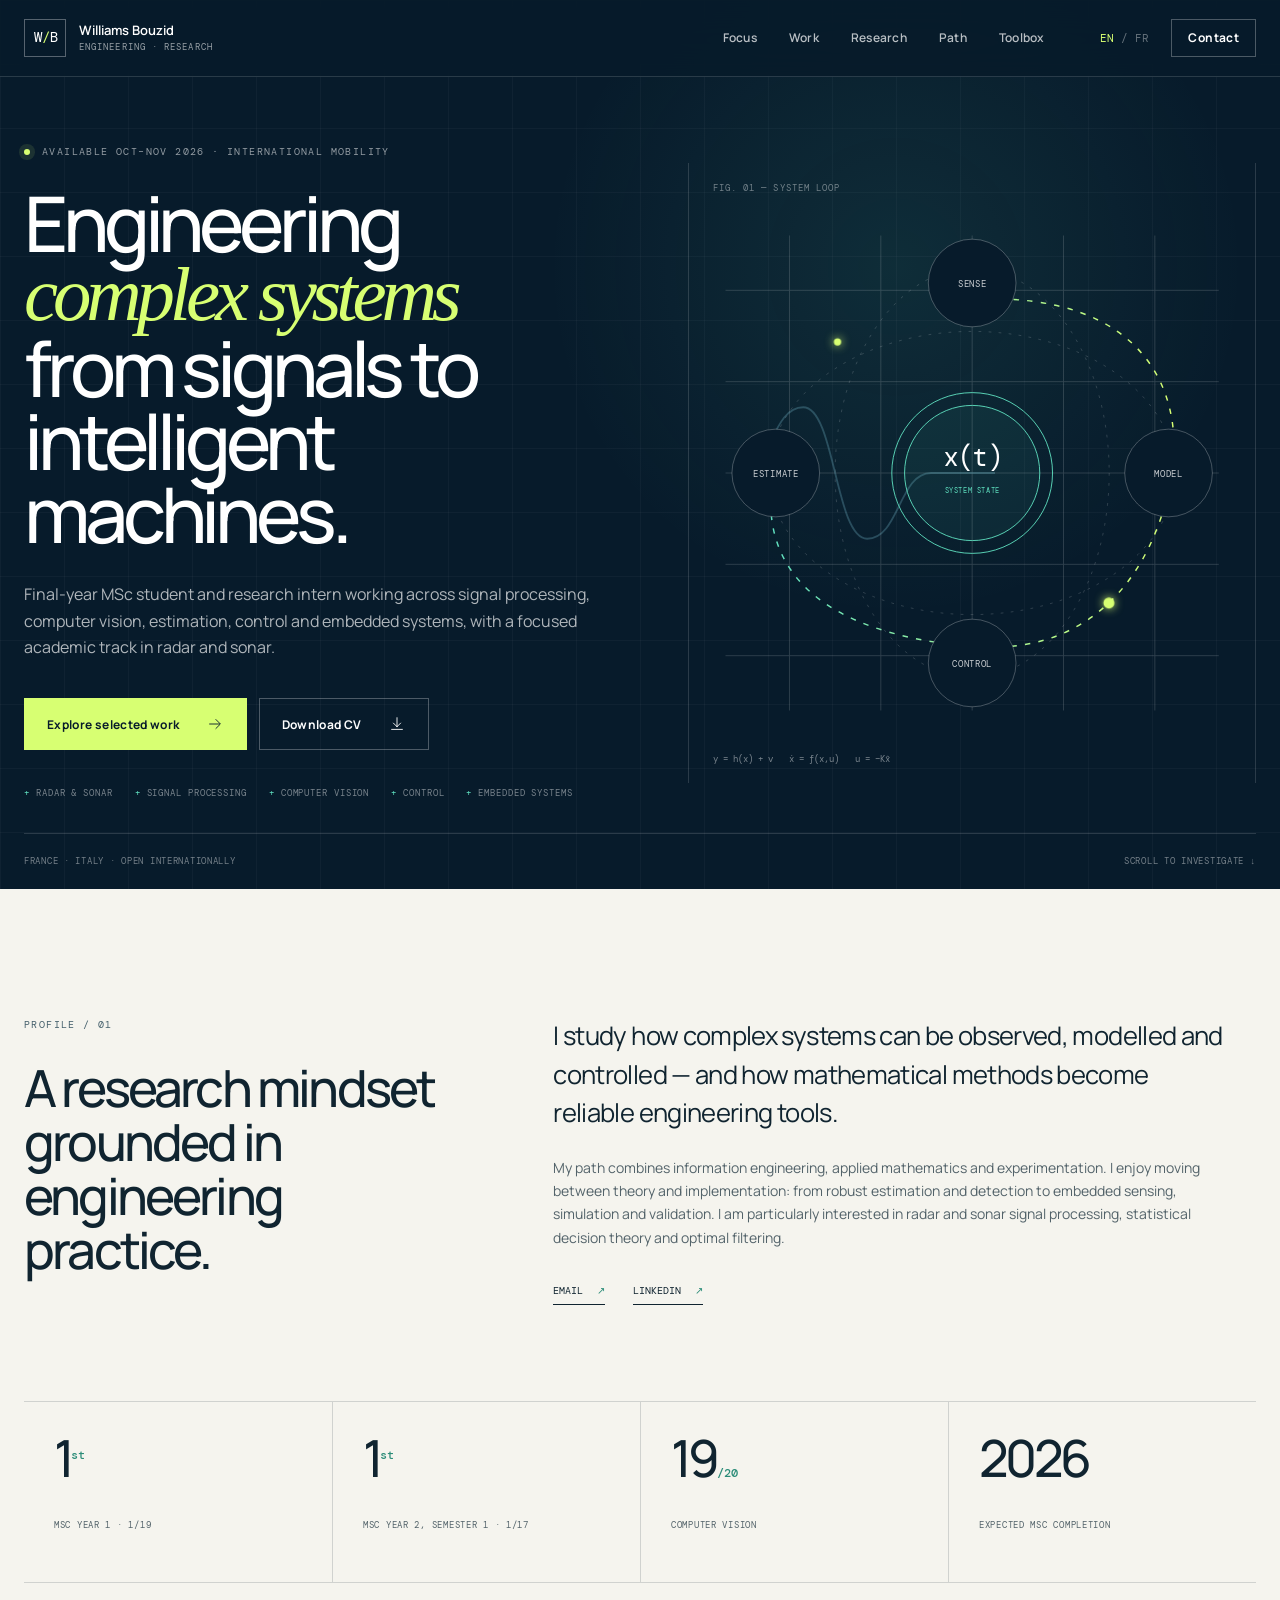
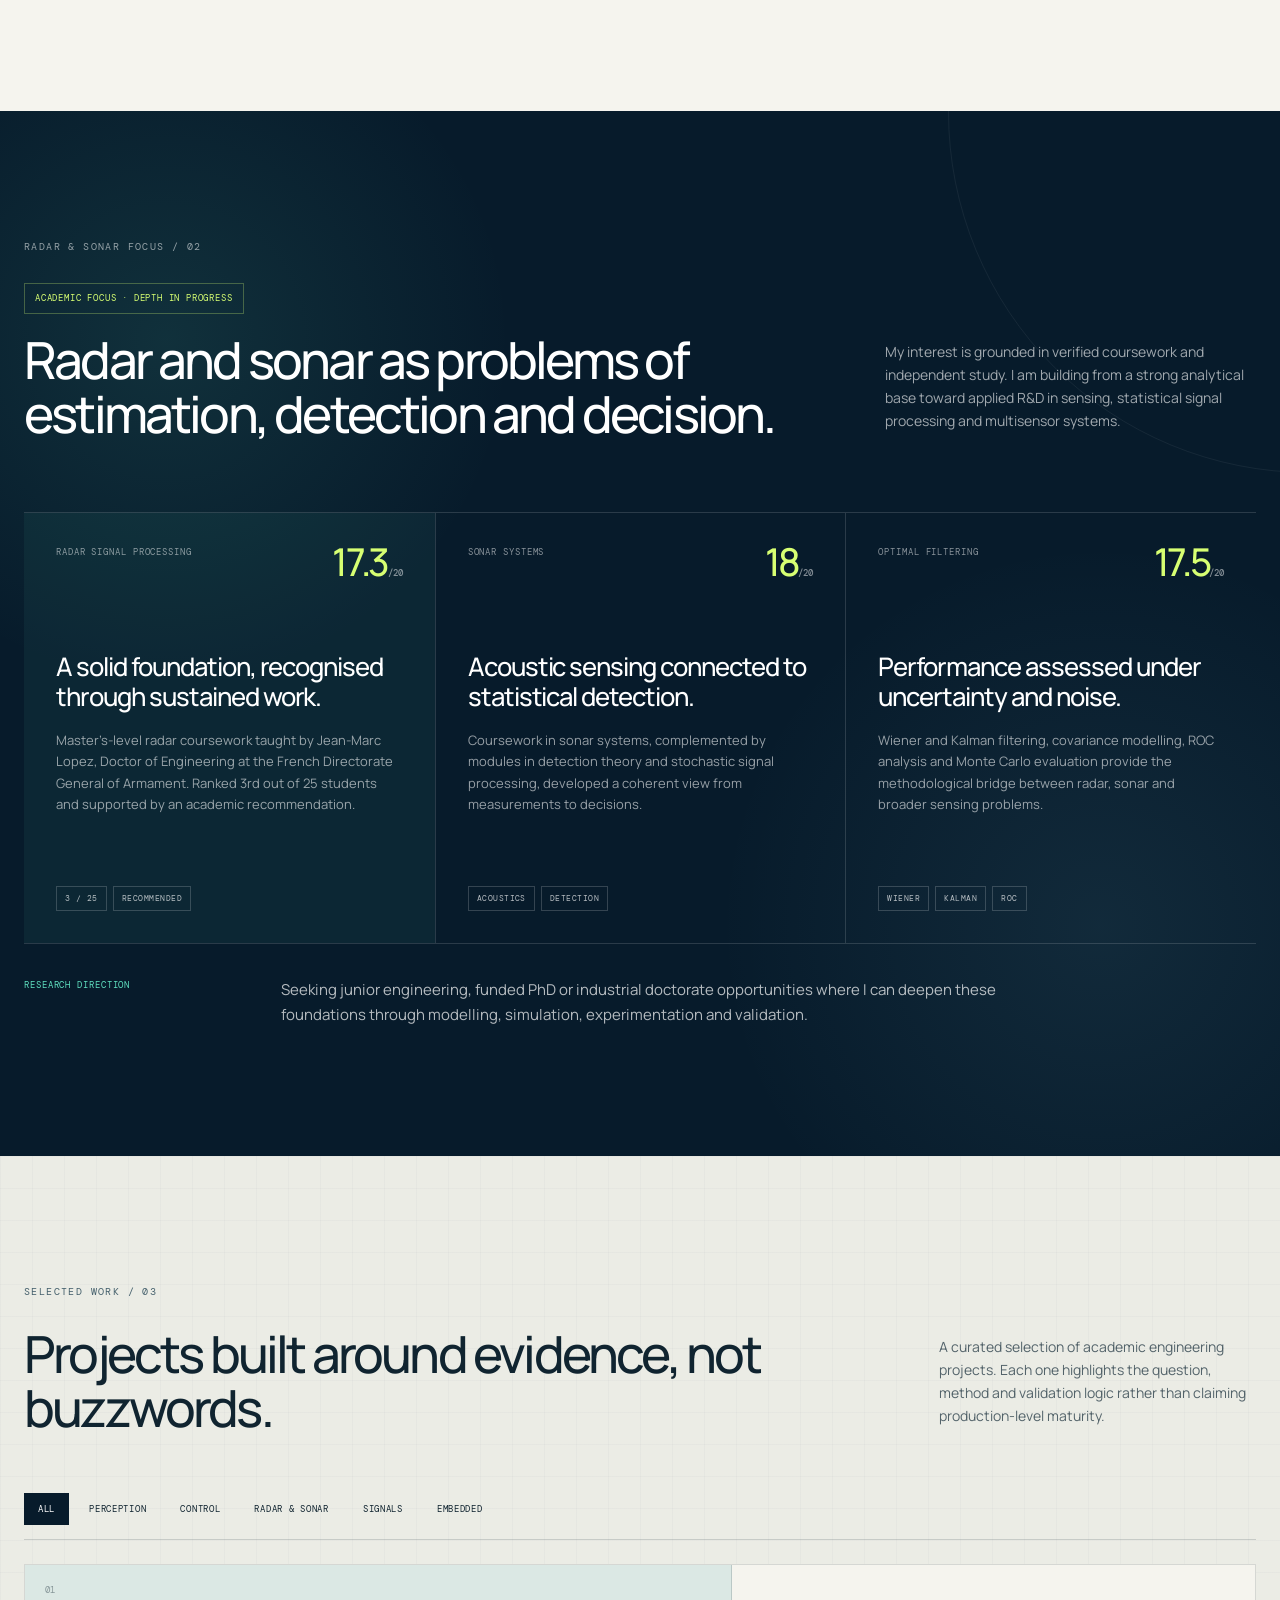
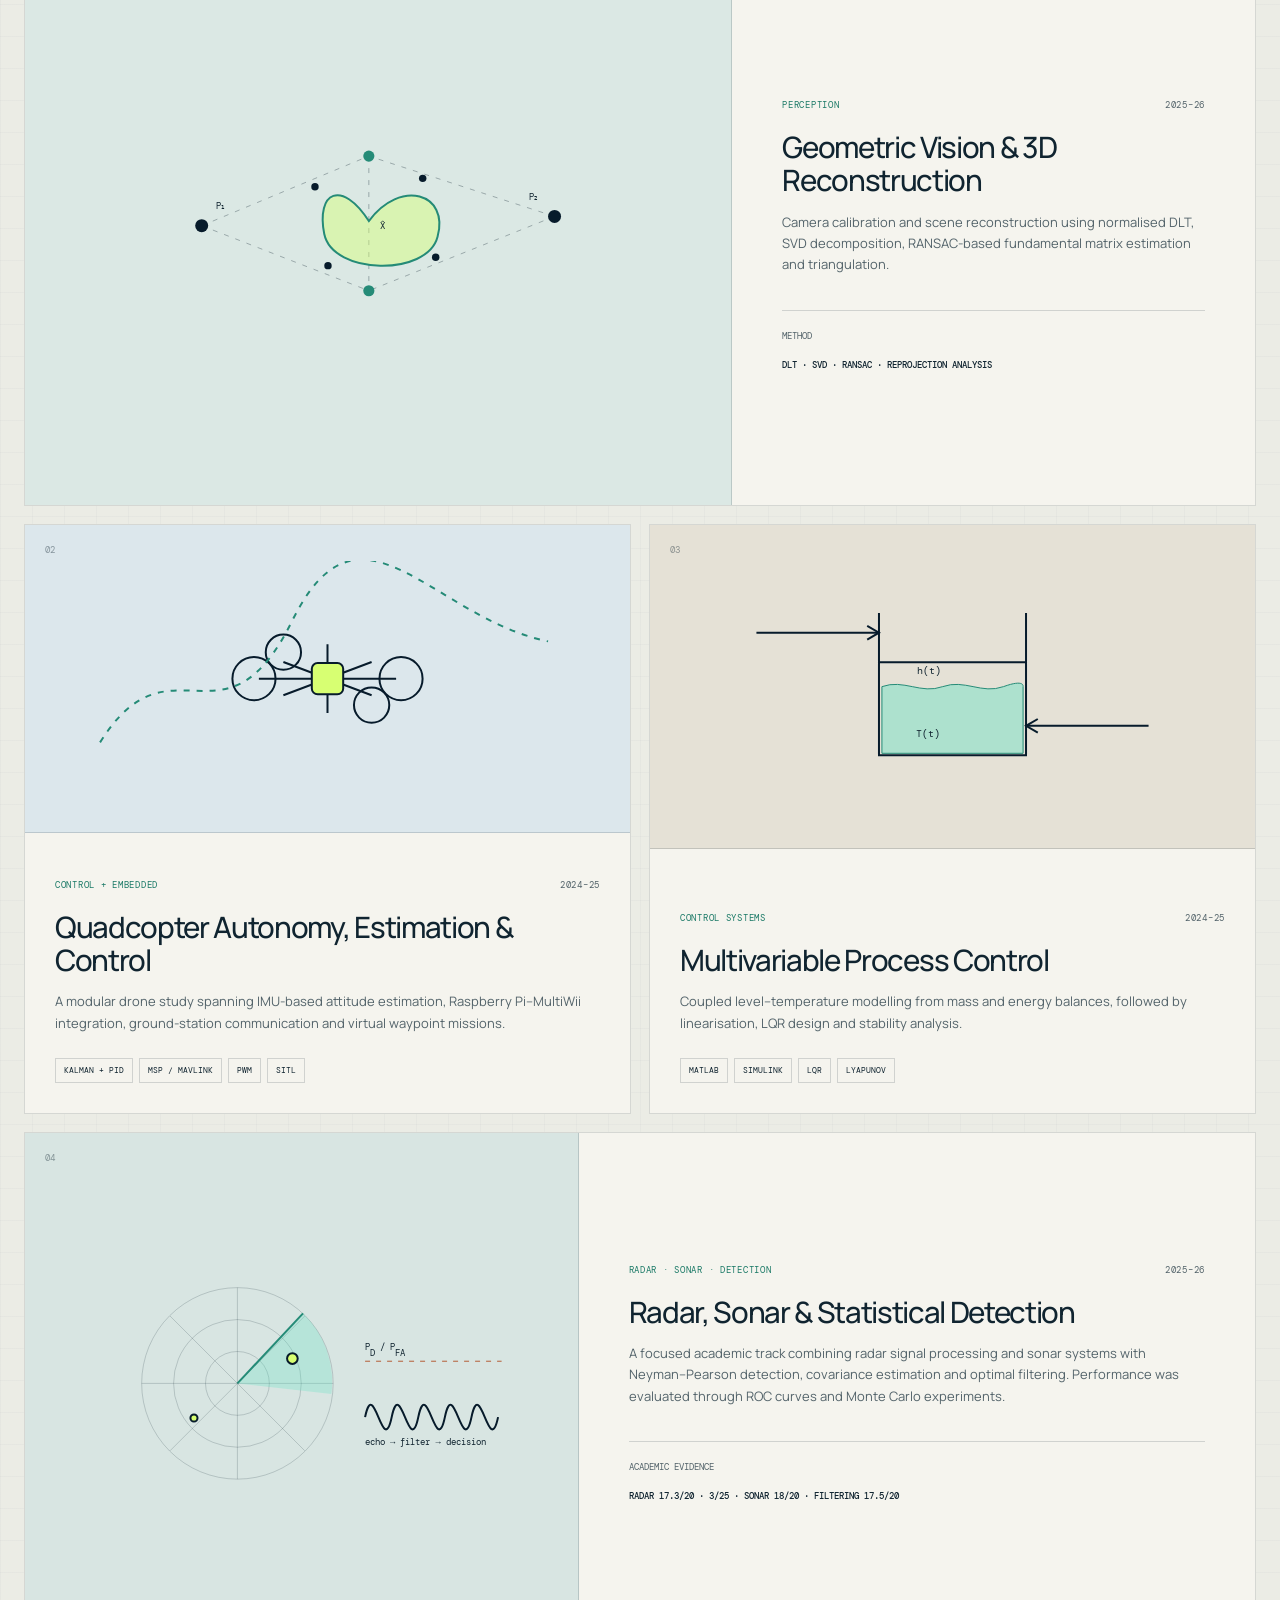
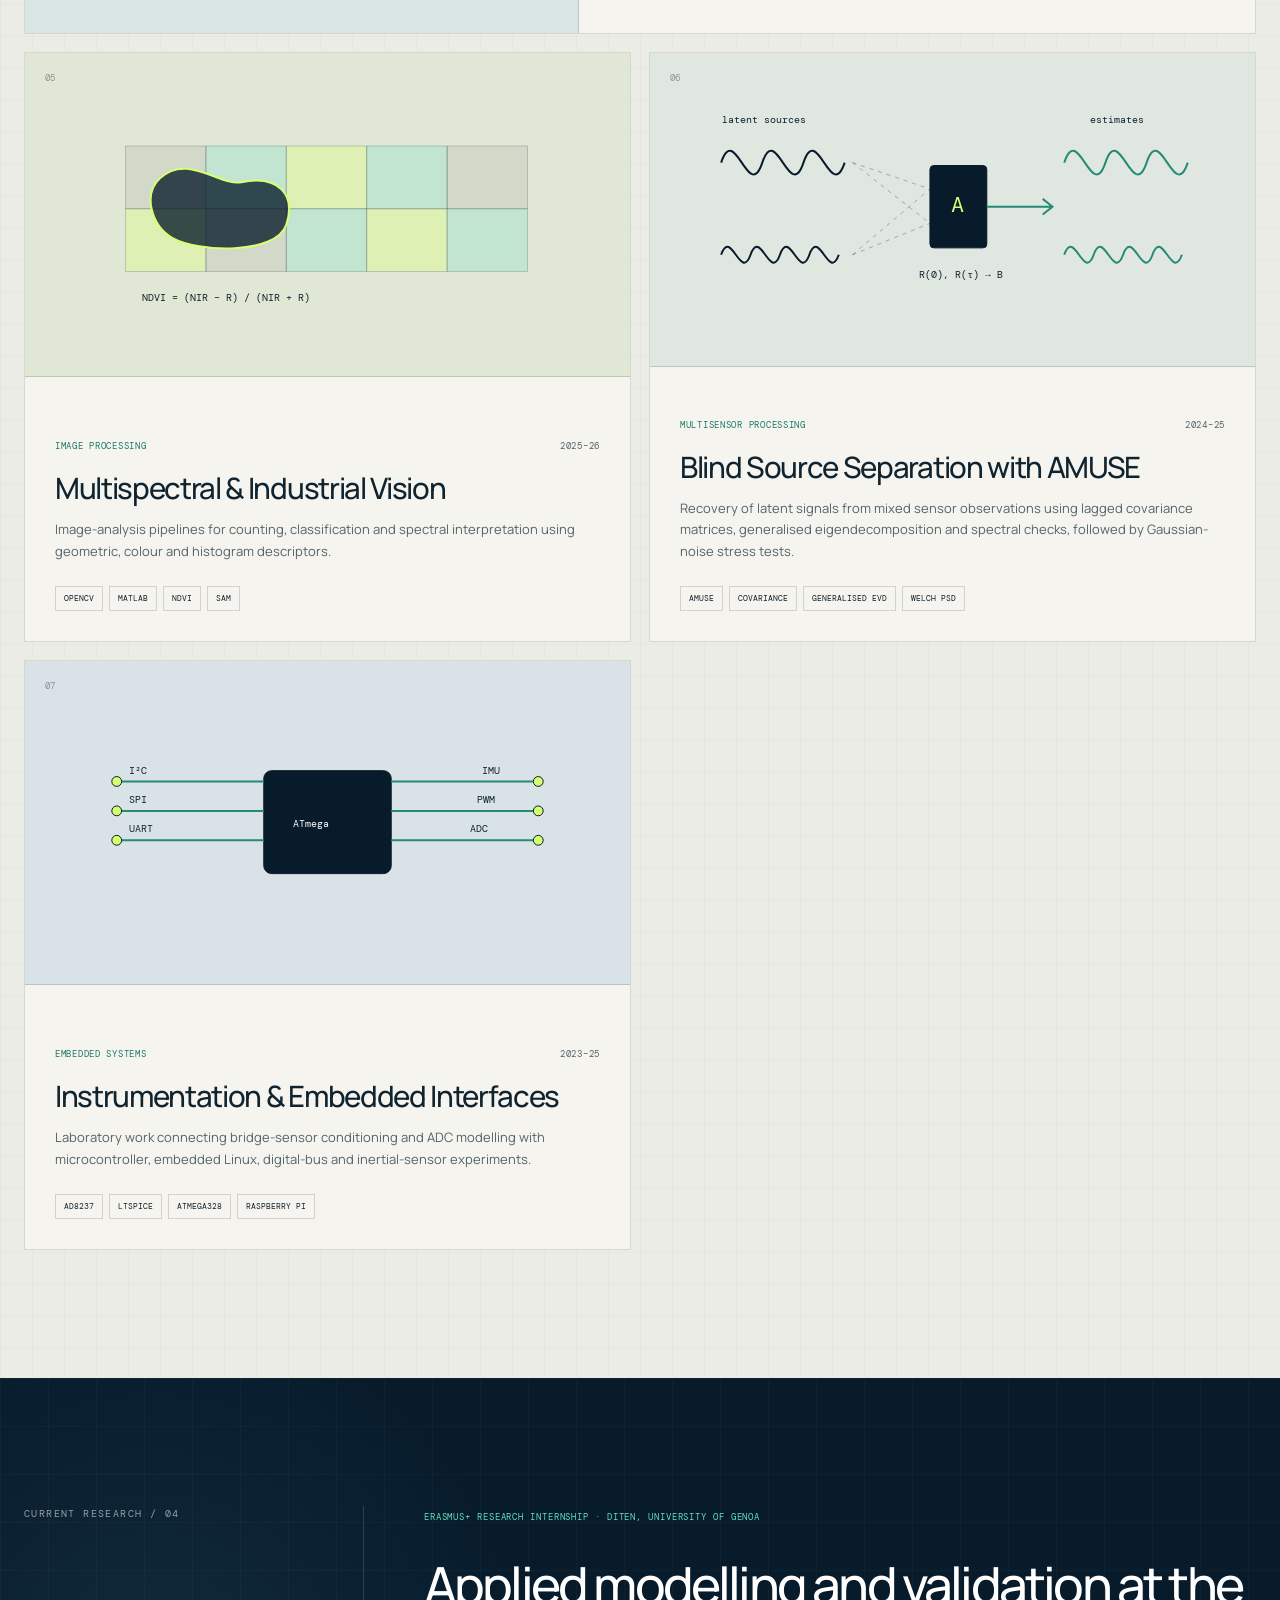
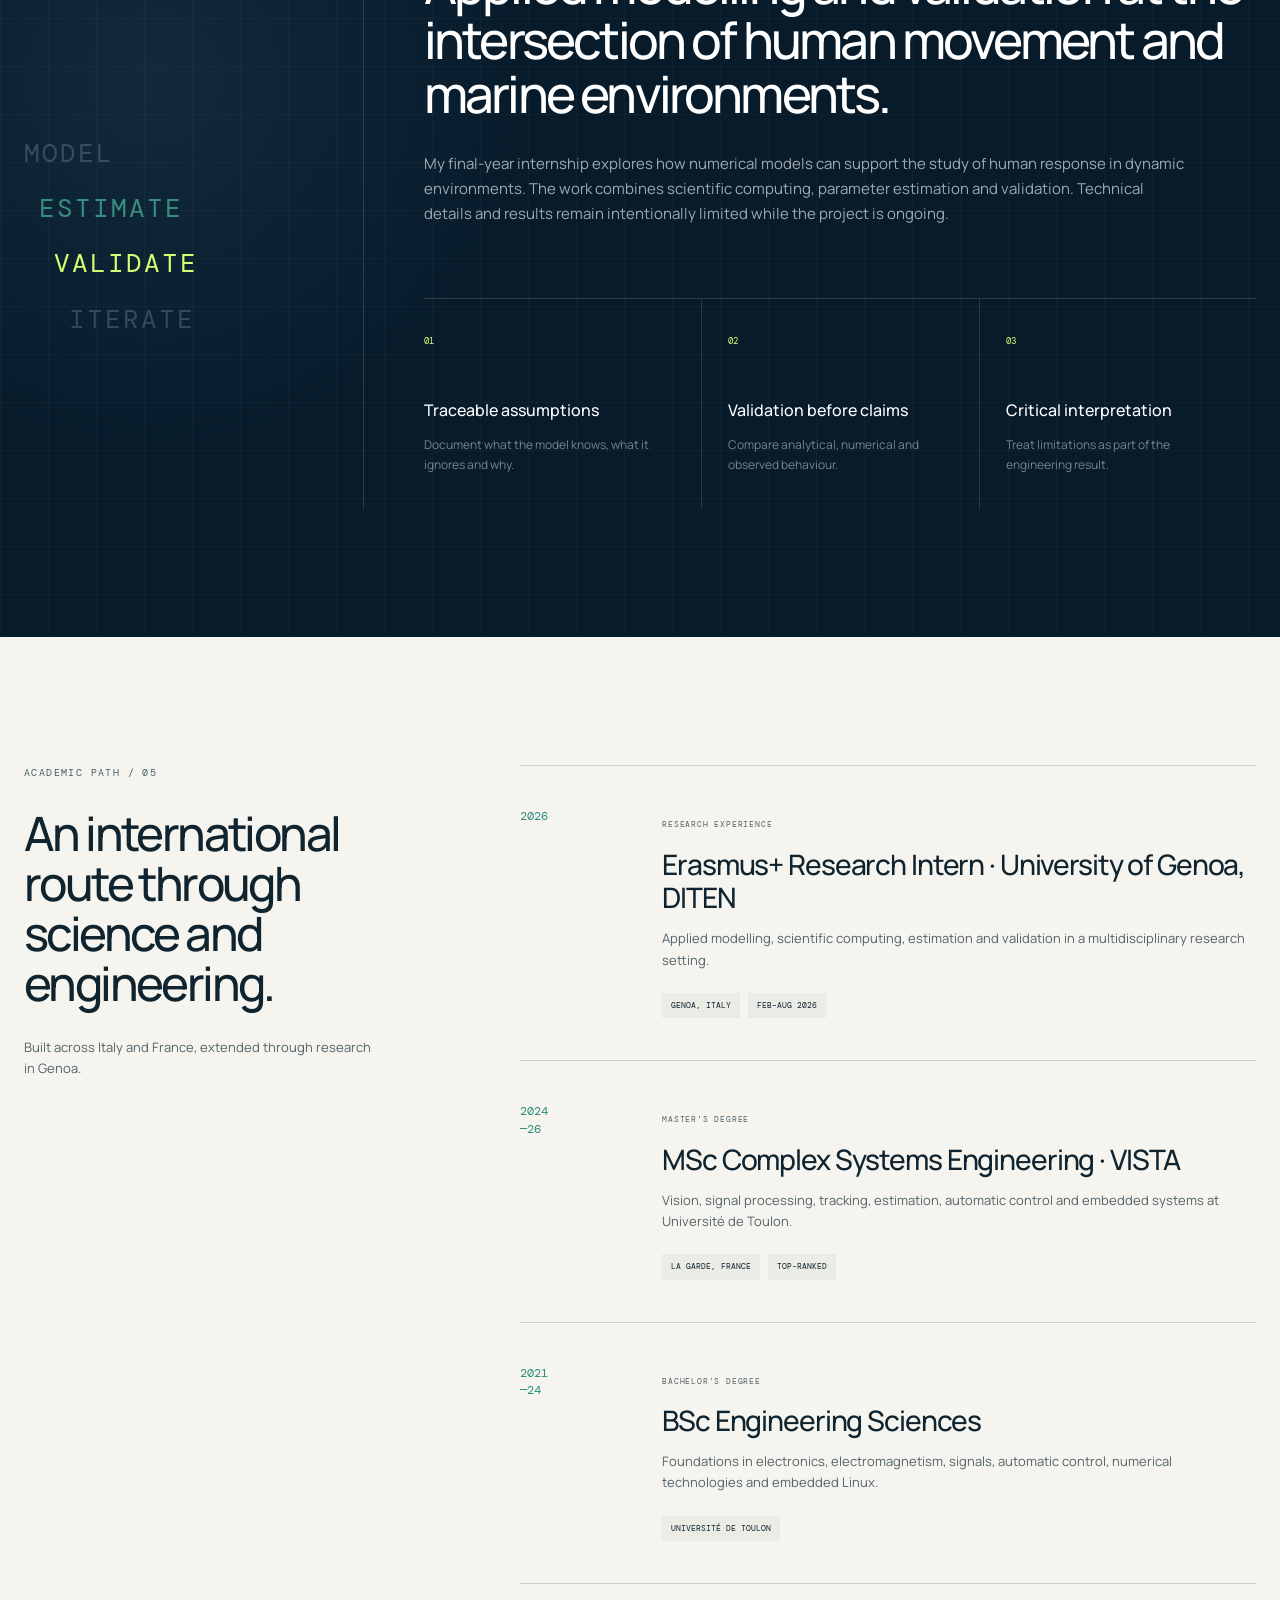
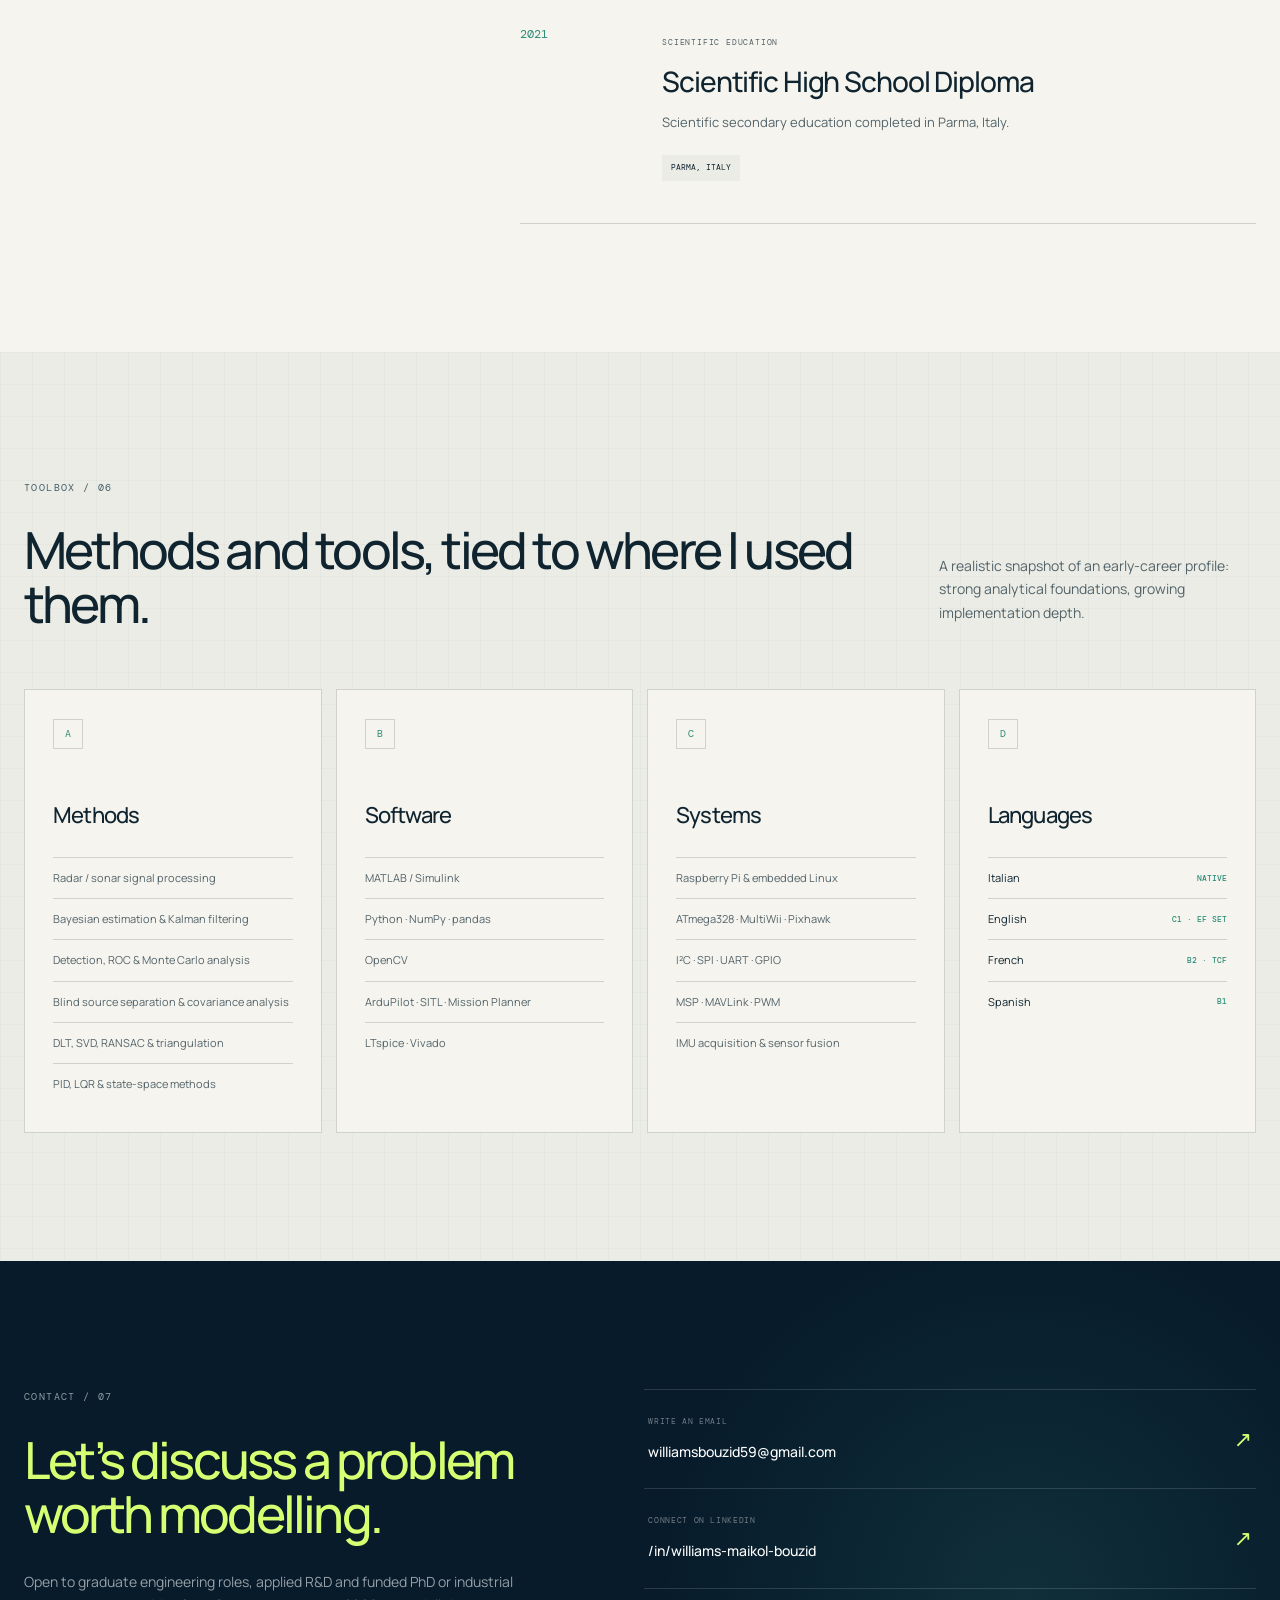
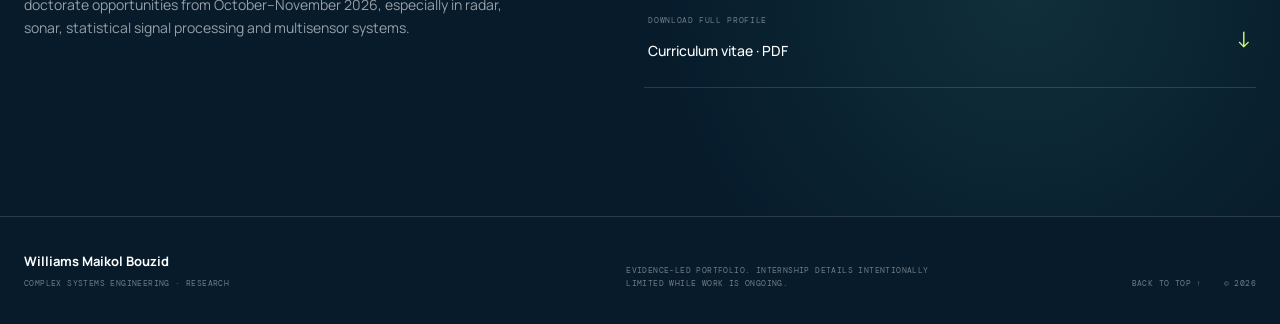
==== commit 88e205a1: "Add verified radar and sonar research focus" ====
--- a/index.html
+++ b/index.html
@@ -5,16 +5,27 @@
     <meta name="viewport" content="width=device-width, initial-scale=1">
     <meta
       name="description"
-      content="Research and engineering portfolio of Williams Maikol Bouzid — complex systems, signal processing, computer vision, control and embedded systems."
+      content="Research and engineering portfolio of Williams Maikol Bouzid — radar and sonar signal processing, statistical detection, computer vision, control and embedded systems."
     >
+    <meta name="robots" content="index,follow">
     <meta name="theme-color" content="#071b2b">
     <meta property="og:title" content="Williams Maikol Bouzid — Engineering &amp; Research">
     <meta
       property="og:description"
-      content="Complex systems engineering portfolio: perception, estimation, control, embedded systems and applied research."
+      content="Complex systems engineering portfolio focused on radar and sonar signal processing, statistical detection, perception, control and applied research."
     >
     <meta property="og:type" content="website">
+    <meta property="og:url" content="https://williamsbouzid59-boop.github.io/">
+    <meta property="og:image" content="https://williamsbouzid59-boop.github.io/assets/social-card.png">
+    <meta property="og:image:width" content="1200">
+    <meta property="og:image:height" content="630">
+    <meta property="og:image:alt" content="Williams Maikol Bouzid — radar, sonar and statistical signal processing portfolio">
+    <meta name="twitter:card" content="summary_large_image">
+    <meta name="twitter:title" content="Williams Maikol Bouzid — Engineering &amp; Research">
+    <meta name="twitter:description" content="Radar, sonar and statistical signal processing within a complex systems engineering portfolio.">
+    <meta name="twitter:image" content="https://williamsbouzid59-boop.github.io/assets/social-card.png">
     <title>Williams Maikol Bouzid — Engineering &amp; Research</title>
+    <link rel="canonical" href="https://williamsbouzid59-boop.github.io/">
     <link rel="icon" href="assets/favicon.svg" type="image/svg+xml">
     <link rel="preconnect" href="https://fonts.googleapis.com">
     <link rel="preconnect" href="https://fonts.gstatic.com" crossorigin>
@@ -28,7 +39,7 @@
         "@context": "https://schema.org",
         "@type": "Person",
         "name": "Williams Maikol Bouzid",
-        "url": "https://www.linkedin.com/in/williams-maikol-bouzid-5604a2237",
+        "url": "https://williamsbouzid59-boop.github.io/",
         "sameAs": [
           "https://www.linkedin.com/in/williams-maikol-bouzid-5604a2237"
         ],
@@ -39,6 +50,10 @@
         },
         "knowsAbout": [
           "Signal Processing",
+          "Radar Signal Processing",
+          "Sonar Signal Processing",
+          "Statistical Detection",
+          "Optimal Filtering",
           "Computer Vision",
           "Control Systems",
           "Embedded Systems",
@@ -67,6 +82,7 @@
 
         <div class="nav-panel" id="nav-links">
           <div class="nav-links">
+            <a href="#focus" data-i18n="navFocus">Focus</a>
             <a href="#work" data-i18n="navWork">Work</a>
             <a href="#research" data-i18n="navResearch">Research</a>
             <a href="#path" data-i18n="navPath">Path</a>
@@ -99,7 +115,7 @@
             </h1>
             <p class="hero-intro" data-i18n="heroIntro">
               Final-year MSc student and research intern working across signal processing, computer vision,
-              estimation, control and embedded systems.
+              estimation, control and embedded systems, with a focused academic track in radar and sonar.
             </p>
             <div class="hero-actions">
               <a class="button button-primary" href="#work">
@@ -112,6 +128,7 @@
               </a>
             </div>
             <div class="hero-domains" role="group" aria-label="Core domains">
+              <span>Radar &amp; sonar</span>
               <span>Signal processing</span>
               <span>Computer vision</span>
               <span>Control</span>
@@ -197,7 +214,8 @@
             <p data-i18n="profileBody">
               My path combines information engineering, applied mathematics and experimentation. I enjoy
               moving between theory and implementation: from robust estimation and detection to embedded
-              sensing, simulation and validation.
+              sensing, simulation and validation. I am particularly interested in radar and sonar signal
+              processing, statistical decision theory and optimal filtering.
             </p>
             <div class="profile-links">
               <a href="mailto:williamsbouzid59@gmail.com">Email <span>↗</span></a>
@@ -225,11 +243,78 @@
         </div>
       </section>
 
+      <section class="focus section section-dark" id="focus">
+        <div class="shell">
+          <div class="focus-heading reveal">
+            <div>
+              <p class="kicker light" data-i18n="focusKicker">Radar &amp; sonar focus / 02</p>
+              <span class="focus-status" data-i18n="focusStatus">Academic focus · depth in progress</span>
+              <h2 data-i18n="focusTitle">Radar and sonar as problems of estimation, detection and decision.</h2>
+            </div>
+            <p data-i18n="focusIntro">
+              My interest is grounded in verified coursework and independent study. I am building from a
+              strong analytical base toward applied R&amp;D in sensing, statistical signal processing and
+              multisensor systems.
+            </p>
+          </div>
+
+          <div class="focus-evidence reveal">
+            <article class="focus-card focus-card-primary">
+              <div class="focus-card-top">
+                <span data-i18n="focusRadarLabel">Radar signal processing</span>
+                <strong>17.3<small>/20</small></strong>
+              </div>
+              <h3 data-i18n="focusRadarTitle">A solid foundation, recognised through sustained work.</h3>
+              <p data-i18n="focusRadarBody">
+                Master’s-level radar coursework taught by Jean-Marc Lopez, Doctor of Engineering at the
+                French Directorate General of Armament. Ranked 3rd out of 25 students and supported by an
+                academic recommendation.
+              </p>
+              <div class="focus-tags"><span>3 / 25</span><span data-i18n="focusRecommended">Recommended</span></div>
+            </article>
+
+            <article class="focus-card">
+              <div class="focus-card-top">
+                <span data-i18n="focusSonarLabel">Sonar systems</span>
+                <strong>18<small>/20</small></strong>
+              </div>
+              <h3 data-i18n="focusSonarTitle">Acoustic sensing connected to statistical detection.</h3>
+              <p data-i18n="focusSonarBody">
+                Coursework in sonar systems, complemented by modules in detection theory and stochastic
+                signal processing, developed a coherent view from measurements to decisions.
+              </p>
+              <div class="focus-tags"><span data-i18n="focusAcoustics">Acoustics</span><span data-i18n="focusDetection">Detection</span></div>
+            </article>
+
+            <article class="focus-card">
+              <div class="focus-card-top">
+                <span data-i18n="focusFilterLabel">Optimal filtering</span>
+                <strong>17.5<small>/20</small></strong>
+              </div>
+              <h3 data-i18n="focusFilterTitle">Performance assessed under uncertainty and noise.</h3>
+              <p data-i18n="focusFilterBody">
+                Wiener and Kalman filtering, covariance modelling, ROC analysis and Monte Carlo evaluation
+                provide the methodological bridge between radar, sonar and broader sensing problems.
+              </p>
+              <div class="focus-tags"><span>Wiener</span><span>Kalman</span><span>ROC</span></div>
+            </article>
+          </div>
+
+          <div class="focus-direction reveal">
+            <span data-i18n="focusDirectionLabel">Research direction</span>
+            <p data-i18n="focusDirectionBody">
+              Seeking junior engineering, funded PhD or industrial doctorate opportunities where I can
+              deepen these foundations through modelling, simulation, experimentation and validation.
+            </p>
+          </div>
+        </div>
+      </section>
+
       <section class="work section section-tint" id="work">
         <div class="shell">
           <div class="section-heading split reveal">
             <div>
-              <p class="kicker" data-i18n="workKicker">Selected work / 02</p>
+              <p class="kicker" data-i18n="workKicker">Selected work / 03</p>
               <h2 data-i18n="workTitle">Projects built around evidence, not buzzwords.</h2>
             </div>
             <p data-i18n="workIntro">
@@ -242,6 +327,7 @@
             <button class="filter active" type="button" data-filter="all" data-i18n="filterAll">All</button>
             <button class="filter" type="button" data-filter="perception" data-i18n="filterPerception">Perception</button>
             <button class="filter" type="button" data-filter="control" data-i18n="filterControl">Control</button>
+            <button class="filter" type="button" data-filter="radar" data-i18n="filterRadar">Radar &amp; sonar</button>
             <button class="filter" type="button" data-filter="signals" data-i18n="filterSignals">Signals</button>
             <button class="filter" type="button" data-filter="embedded" data-i18n="filterEmbedded">Embedded</button>
           </div>
@@ -325,25 +411,35 @@
               </div>
             </article>
 
-            <article class="project-card reveal" data-category="signals">
+            <article class="project-card project-radar reveal" data-category="radar signals">
               <div class="project-number">04</div>
-              <div class="project-graphic graphic-signal" aria-hidden="true">
+              <div class="project-graphic graphic-radar" aria-hidden="true">
                 <svg viewBox="0 0 560 240">
-                  <path class="axis" d="M55 190h455M70 35v170" />
-                  <path class="noise" d="M70 157 84 120l14 50 14-91 14 78 14-49 14 71 14-105 14 78 14-61 14 52 14-75 14 86 14-92 14 64 14-28 14 53 14-83 14 92 14-68 14 41 14-81 14 71 14-33 14 50 14-74 14 57 14-28 14 41" />
-                  <path class="detected" d="M70 164c75-2 130-7 184-4 56 3 51-105 99-105 52 0 44 102 91 104 25 2 43 3 66 3" />
-                  <path class="threshold" d="M70 105h440" />
-                  <text x="442" y="96">η</text>
+                  <g class="radar-grid">
+                    <circle cx="208" cy="120" r="36" /><circle cx="208" cy="120" r="72" /><circle cx="208" cy="120" r="108" />
+                    <path d="M208 12v216M100 120h216M132 44l152 152M132 196 284 44" />
+                  </g>
+                  <path class="radar-sector" d="M208 120 282 41a108 108 0 0 1 32 91Z" />
+                  <path class="radar-sweep" d="M208 120 282 41" />
+                  <g class="radar-targets"><circle cx="270" cy="92" r="6" /><circle cx="159" cy="159" r="4" /></g>
+                  <path class="sonar-wave" d="M352 158c10-48 20 48 30 0s20 48 30 0 20 48 30 0 20 48 30 0 20 48 30 0" />
+                  <path class="decision-line" d="M352 95h154" />
+                  <text x="352" y="82">P<tspan baseline-shift="sub">D</tspan> / P<tspan baseline-shift="sub">FA</tspan></text>
+                  <text x="352" y="190">echo → filter → decision</text>
                 </svg>
               </div>
               <div class="project-content">
-                <div class="project-meta"><span data-i18n="tagSignals">Statistical signals</span><span>2025–26</span></div>
-                <h3 data-i18n="p4Title">Detection in Coloured Noise</h3>
+                <div class="project-meta"><span data-i18n="tagRadar">Radar · sonar · detection</span><span>2025–26</span></div>
+                <h3 data-i18n="p4Title">Radar, Sonar &amp; Statistical Detection</h3>
                 <p data-i18n="p4Desc">
-                  Covariance estimation, Neyman–Pearson decision rules and optimal filtering evaluated with
-                  ROC curves and Monte Carlo experiments.
+                  A focused academic track combining radar signal processing and sonar systems with
+                  Neyman–Pearson detection, covariance estimation and optimal filtering. Performance was
+                  evaluated through ROC curves and Monte Carlo experiments.
                 </p>
-                <div class="chip-row"><span>Detection</span><span>ROC</span><span>Monte Carlo</span><span>Filtering</span></div>
+                <div class="method-line">
+                  <span data-i18n="evidence">Academic evidence</span>
+                  <strong>Radar 17.3/20 · 3/25 · Sonar 18/20 · Filtering 17.5/20</strong>
+                </div>
               </div>
             </article>
 
@@ -444,7 +540,7 @@
       <section class="research section section-dark" id="research">
         <div class="shell research-grid">
           <div class="research-aside reveal">
-            <p class="kicker light" data-i18n="researchKicker">Current research / 03</p>
+            <p class="kicker light" data-i18n="researchKicker">Current research / 04</p>
             <div class="research-code" aria-hidden="true">
               <span>MODEL</span>
               <span>ESTIMATE</span>
@@ -484,7 +580,7 @@
       <section class="path section" id="path">
         <div class="shell path-grid">
           <div class="section-heading sticky-heading reveal">
-            <p class="kicker" data-i18n="pathKicker">Academic path / 04</p>
+            <p class="kicker" data-i18n="pathKicker">Academic path / 05</p>
             <h2 data-i18n="pathTitle">An international route through science and engineering.</h2>
             <p data-i18n="pathIntro">Built across Italy and France, extended through research in Genoa.</p>
           </div>
@@ -533,7 +629,7 @@
         <div class="shell">
           <div class="section-heading split reveal">
             <div>
-              <p class="kicker" data-i18n="toolboxKicker">Toolbox / 05</p>
+              <p class="kicker" data-i18n="toolboxKicker">Toolbox / 06</p>
               <h2 data-i18n="toolboxTitle">Methods and tools, tied to where I used them.</h2>
             </div>
             <p data-i18n="toolboxIntro">A realistic snapshot of an early-career profile: strong analytical foundations, growing implementation depth.</p>
@@ -543,6 +639,7 @@
               <span class="toolbox-index">A</span>
               <h3 data-i18n="toolsMethods">Methods</h3>
               <ul>
+                <li>Radar / sonar signal processing</li>
                 <li>Bayesian estimation &amp; Kalman filtering</li>
                 <li>Detection, ROC &amp; Monte Carlo analysis</li>
                 <li>Blind source separation &amp; covariance analysis</li>
@@ -589,11 +686,12 @@
       <section class="contact section section-dark" id="contact">
         <div class="shell contact-grid">
           <div class="contact-copy reveal">
-            <p class="kicker light" data-i18n="contactKicker">Contact / 06</p>
+            <p class="kicker light" data-i18n="contactKicker">Contact / 07</p>
             <h2 data-i18n="contactTitle">Let’s discuss a problem worth modelling.</h2>
             <p data-i18n="contactBody">
               Open to graduate engineering roles, applied R&amp;D and funded PhD or industrial doctorate
-              opportunities from October–November 2026.
+              opportunities from October–November 2026, especially in radar, sonar, statistical signal
+              processing and multisensor systems.
             </p>
           </div>
           <div class="contact-actions reveal">
--- a/styles.css
+++ b/styles.css
@@ -694,6 +694,173 @@
   text-transform: uppercase;
 }
 
+/* Radar & sonar focus */
+.focus {
+  background:
+    radial-gradient(circle at 13% 22%, rgba(95, 224, 192, 0.11), transparent 25%),
+    radial-gradient(circle at 86% 78%, rgba(143, 220, 241, 0.08), transparent 28%),
+    var(--night);
+  overflow: hidden;
+  position: relative;
+}
+
+.focus::before {
+  border: 1px solid rgba(255, 255, 255, 0.06);
+  border-radius: 50%;
+  content: "";
+  height: 720px;
+  pointer-events: none;
+  position: absolute;
+  right: -390px;
+  top: -360px;
+  width: 720px;
+}
+
+.focus-heading {
+  align-items: end;
+  display: grid;
+  gap: 90px;
+  grid-template-columns: 1.35fr .65fr;
+  position: relative;
+}
+
+.focus-heading h2 {
+  font-size: clamp(2.25rem, 4vw, 4.8rem);
+  font-weight: 500;
+  letter-spacing: -0.055em;
+  line-height: 1.06;
+  margin: 18px 0 0;
+  max-width: 910px;
+}
+
+.focus-heading > p {
+  color: rgba(255, 255, 255, 0.62);
+  font-size: 14px;
+  margin: 0 0 8px;
+}
+
+.focus-status {
+  border: 1px solid rgba(215, 255, 114, 0.28);
+  color: var(--acid);
+  display: inline-flex;
+  font-family: var(--mono);
+  font-size: 9px;
+  letter-spacing: 0.09em;
+  padding: 7px 10px;
+  text-transform: uppercase;
+}
+
+.focus-evidence {
+  border-bottom: 1px solid var(--line-dark);
+  border-top: 1px solid var(--line-dark);
+  display: grid;
+  grid-template-columns: repeat(3, 1fr);
+  margin-top: 72px;
+}
+
+.focus-card {
+  display: flex;
+  flex-direction: column;
+  min-height: 430px;
+  padding: 32px;
+  position: relative;
+}
+
+.focus-card + .focus-card {
+  border-left: 1px solid var(--line-dark);
+}
+
+.focus-card-primary {
+  background: rgba(95, 224, 192, 0.055);
+}
+
+.focus-card-top {
+  align-items: start;
+  display: flex;
+  gap: 24px;
+  justify-content: space-between;
+}
+
+.focus-card-top > span {
+  color: rgba(255, 255, 255, 0.52);
+  font-family: var(--mono);
+  font-size: 9px;
+  letter-spacing: 0.1em;
+  max-width: 140px;
+  text-transform: uppercase;
+}
+
+.focus-card-top strong {
+  color: var(--acid);
+  font-size: clamp(2rem, 3vw, 3.4rem);
+  font-weight: 500;
+  letter-spacing: -0.07em;
+  line-height: .9;
+  white-space: nowrap;
+}
+
+.focus-card-top small {
+  color: rgba(255, 255, 255, 0.5);
+  font-family: var(--mono);
+  font-size: 9px;
+  letter-spacing: 0;
+}
+
+.focus-card h3 {
+  font-size: clamp(1.3rem, 2vw, 2rem);
+  font-weight: 500;
+  letter-spacing: -0.04em;
+  line-height: 1.18;
+  margin: 72px 0 18px;
+}
+
+.focus-card p {
+  color: rgba(255, 255, 255, 0.58);
+  font-size: 13px;
+  margin: 0;
+}
+
+.focus-tags {
+  display: flex;
+  flex-wrap: wrap;
+  gap: 6px;
+  margin-top: auto;
+  padding-top: 28px;
+}
+
+.focus-tags span {
+  border: 1px solid rgba(255, 255, 255, 0.18);
+  color: rgba(255, 255, 255, 0.7);
+  font-family: var(--mono);
+  font-size: 8px;
+  letter-spacing: 0.06em;
+  padding: 5px 8px;
+  text-transform: uppercase;
+}
+
+.focus-direction {
+  align-items: start;
+  display: grid;
+  gap: 50px;
+  grid-template-columns: .35fr 1.65fr;
+  padding-top: 34px;
+}
+
+.focus-direction span {
+  color: var(--mint);
+  font-family: var(--mono);
+  font-size: 9px;
+  letter-spacing: 0.1em;
+  text-transform: uppercase;
+}
+
+.focus-direction p {
+  color: rgba(255, 255, 255, 0.7);
+  font-size: 15px;
+  margin: 0;
+  max-width: 780px;
+}
+
 /* Projects */
 .project-filters {
   border-bottom: 1px solid var(--line);
@@ -750,6 +917,12 @@
   grid-column: 1 / -1;
   grid-template-columns: 1.15fr .85fr;
   min-height: 540px;
+}
+
+.project-radar {
+  grid-column: 1 / -1;
+  grid-template-columns: .9fr 1.1fr;
+  min-height: 500px;
 }
 
 .project-number {
@@ -789,12 +962,23 @@
   min-height: 540px;
 }
 
+.project-radar .project-graphic {
+  border-bottom: 0;
+  border-right: 1px solid var(--line);
+  min-height: 500px;
+}
+
 .project-content {
   align-self: end;
   padding: 30px;
 }
 
 .project-featured .project-content {
+  align-self: center;
+  padding: 50px;
+}
+
+.project-radar .project-content {
   align-self: center;
   padding: 50px;
 }
@@ -872,7 +1056,7 @@
 .feature-points circle { fill: var(--night); }
 .feature-points circle:nth-child(3), .feature-points circle:nth-child(4) { fill: #258b77; }
 .reprojection { fill: rgba(215,255,114,.44); stroke: #258b77; stroke-width: 2; }
-.graphic-vision text, .graphic-control text, .graphic-tank text, .graphic-signal text,
+.graphic-vision text, .graphic-control text, .graphic-tank text, .graphic-signal text, .graphic-radar text,
 .graphic-multispectral text, .graphic-separation text, .graphic-embedded text {
   fill: var(--ink);
   font-family: var(--mono);
@@ -894,6 +1078,14 @@
 .noise { fill: none; opacity: .48; stroke: var(--night); }
 .detected { fill: none; stroke: #258b77; stroke-width: 3; }
 .threshold { fill: none; stroke: #b45e37; stroke-dasharray: 5 6; }
+
+.graphic-radar { background: #d8e5e2; }
+.radar-grid circle, .radar-grid path { fill: none; stroke: rgba(16,36,48,.18); }
+.radar-sector { fill: rgba(95,224,192,.28); stroke: none; }
+.radar-sweep { fill: none; stroke: #258b77; stroke-width: 2; }
+.radar-targets circle { fill: var(--acid); stroke: var(--night); stroke-width: 2; }
+.sonar-wave { fill: none; stroke: var(--night); stroke-width: 2; }
+.decision-line { fill: none; stroke: #b45e37; stroke-dasharray: 5 6; }
 
 .graphic-separation { background: #dfe7e0; }
 .source-waves path, .output-waves path { fill: none; stroke: var(--night); stroke-width: 2; }
@@ -1274,6 +1466,7 @@
   .hero-visual { height: 580px; margin-inline: auto; max-width: 700px; width: 100%; }
   .hero { min-height: unset; }
   .section-heading.split { gap: 45px; grid-template-columns: 1.25fr .75fr; }
+  .focus-heading { gap: 55px; grid-template-columns: 1.2fr .8fr; }
   .toolbox-grid { grid-template-columns: repeat(2, 1fr); }
   .research-grid { grid-template-columns: .45fr 1.55fr; }
   .contact-grid { gap: 70px; }
@@ -1301,12 +1494,20 @@
   .menu-toggle[aria-expanded="true"] > span:nth-child(2) { opacity: 0; }
   .menu-toggle[aria-expanded="true"] > span:nth-child(3) { transform: translateY(-6px) rotate(-45deg); }
   .profile-grid, .path-grid, .contact-grid { grid-template-columns: 1fr; }
+  .focus-heading, .focus-direction { grid-template-columns: 1fr; }
+  .focus-heading { align-items: start; gap: 30px; }
+  .focus-evidence { grid-template-columns: 1fr; margin-top: 52px; }
+  .focus-card { min-height: 350px; }
+  .focus-card + .focus-card { border-left: 0; border-top: 1px solid var(--line-dark); }
   .metric-grid { grid-template-columns: repeat(2, 1fr); }
   .metric:nth-child(3) { border-left: 0; border-top: 1px solid var(--line); }
   .metric:nth-child(4) { border-top: 1px solid var(--line); }
   .project-featured { grid-template-columns: 1fr; }
   .project-featured .project-graphic { border-bottom: 1px solid var(--line); border-right: 0; min-height: 370px; }
   .project-featured .project-content { padding: 34px; }
+  .project-radar { grid-template-columns: 1fr; }
+  .project-radar .project-graphic { border-bottom: 1px solid var(--line); border-right: 0; min-height: 340px; }
+  .project-radar .project-content { padding: 34px; }
   .research-grid { grid-template-columns: 1fr; }
   .research-aside { border-bottom: 1px solid var(--line-dark); border-right: 0; min-height: 0; padding: 0 0 34px; }
   .research-code { display: flex; flex-wrap: wrap; margin-top: 60px; }
@@ -1342,9 +1543,13 @@
   .filter { flex: 0 0 auto; }
   .project-grid { grid-template-columns: 1fr; }
   .project-featured { grid-column: auto; }
+  .project-radar { grid-column: auto; }
   .project-card { min-height: 0; }
-  .project-graphic, .project-featured .project-graphic { min-height: 255px; }
-  .project-content, .project-featured .project-content { padding: 26px 22px; }
+  .project-graphic, .project-featured .project-graphic, .project-radar .project-graphic { min-height: 255px; }
+  .project-content, .project-featured .project-content, .project-radar .project-content { padding: 26px 22px; }
+  .focus-card { min-height: 370px; padding: 26px 22px; }
+  .focus-card h3 { margin-top: 54px; }
+  .focus-direction { gap: 18px; }
   .research-principles { grid-template-columns: 1fr; }
   .research-principles article { min-height: 150px; padding: 24px 0; }
   .research-principles article + article { border-left: 0; border-top: 1px solid var(--line-dark); padding-left: 0; }
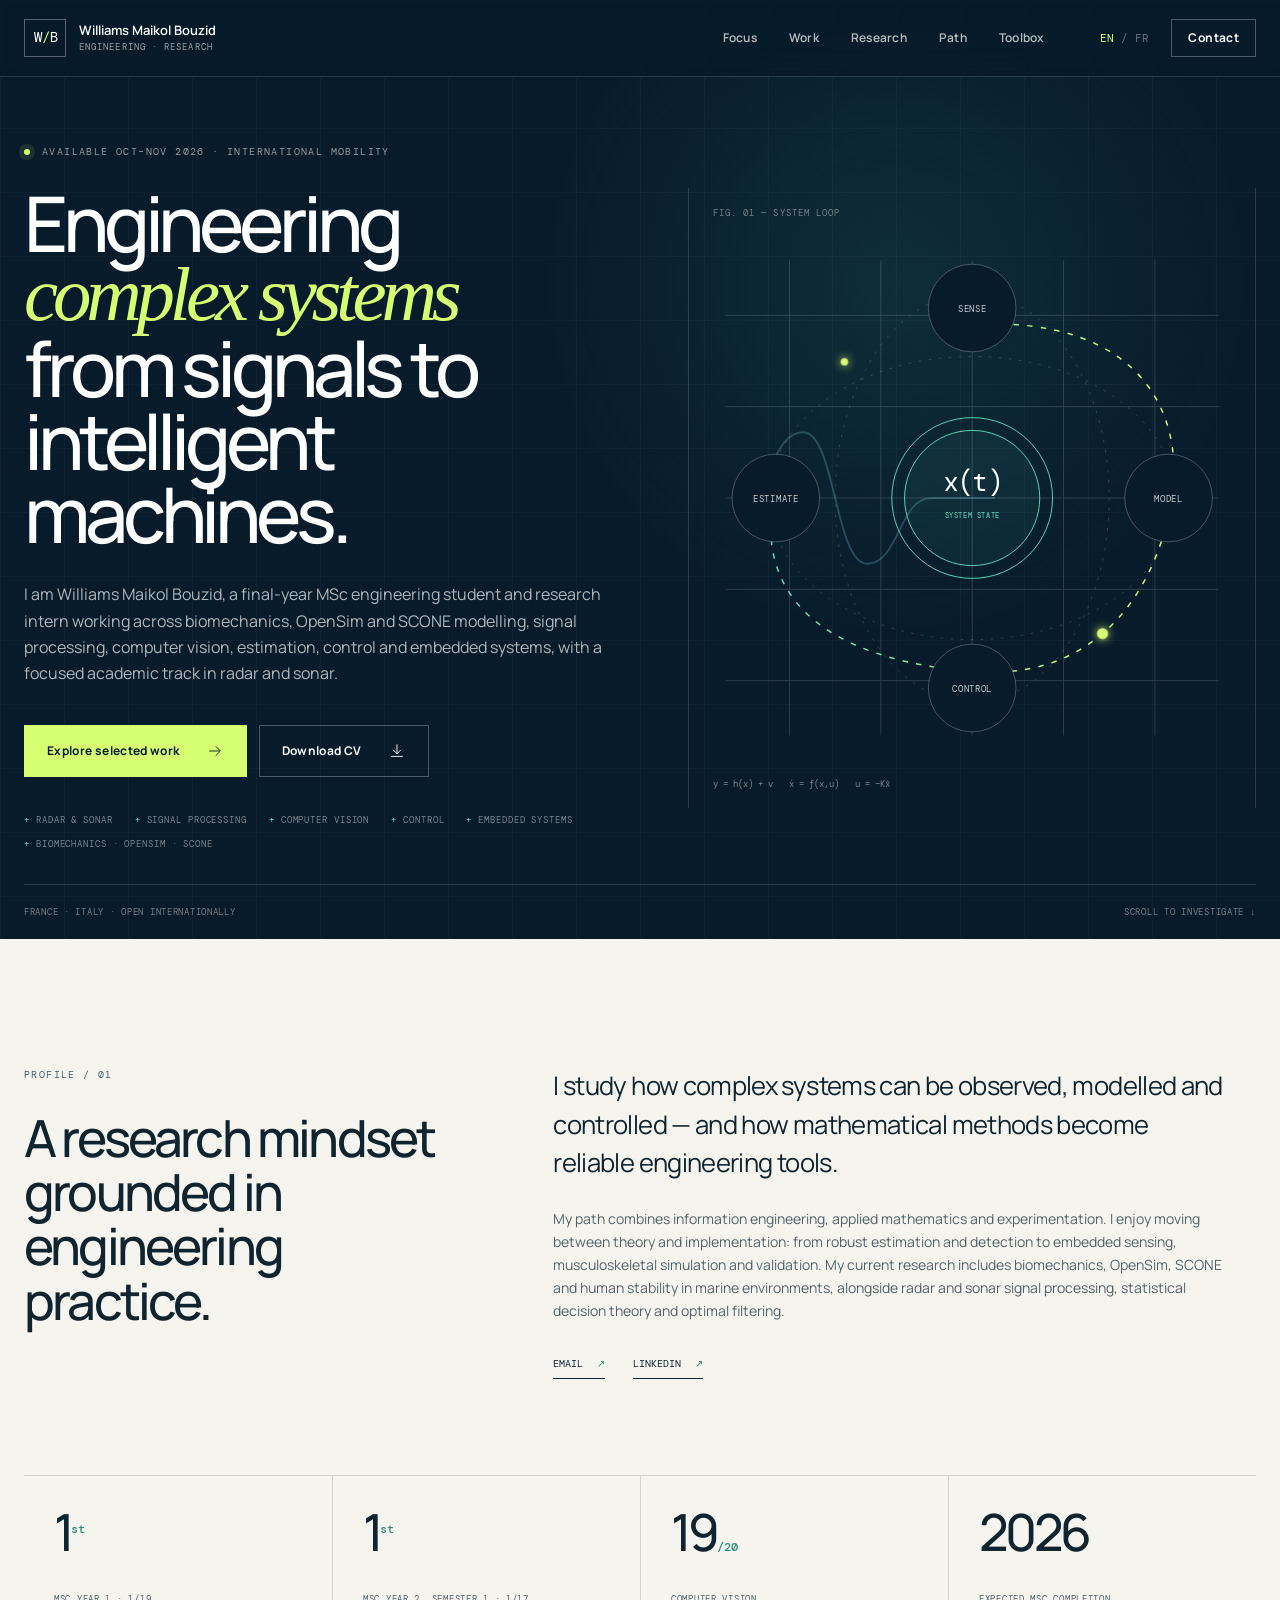
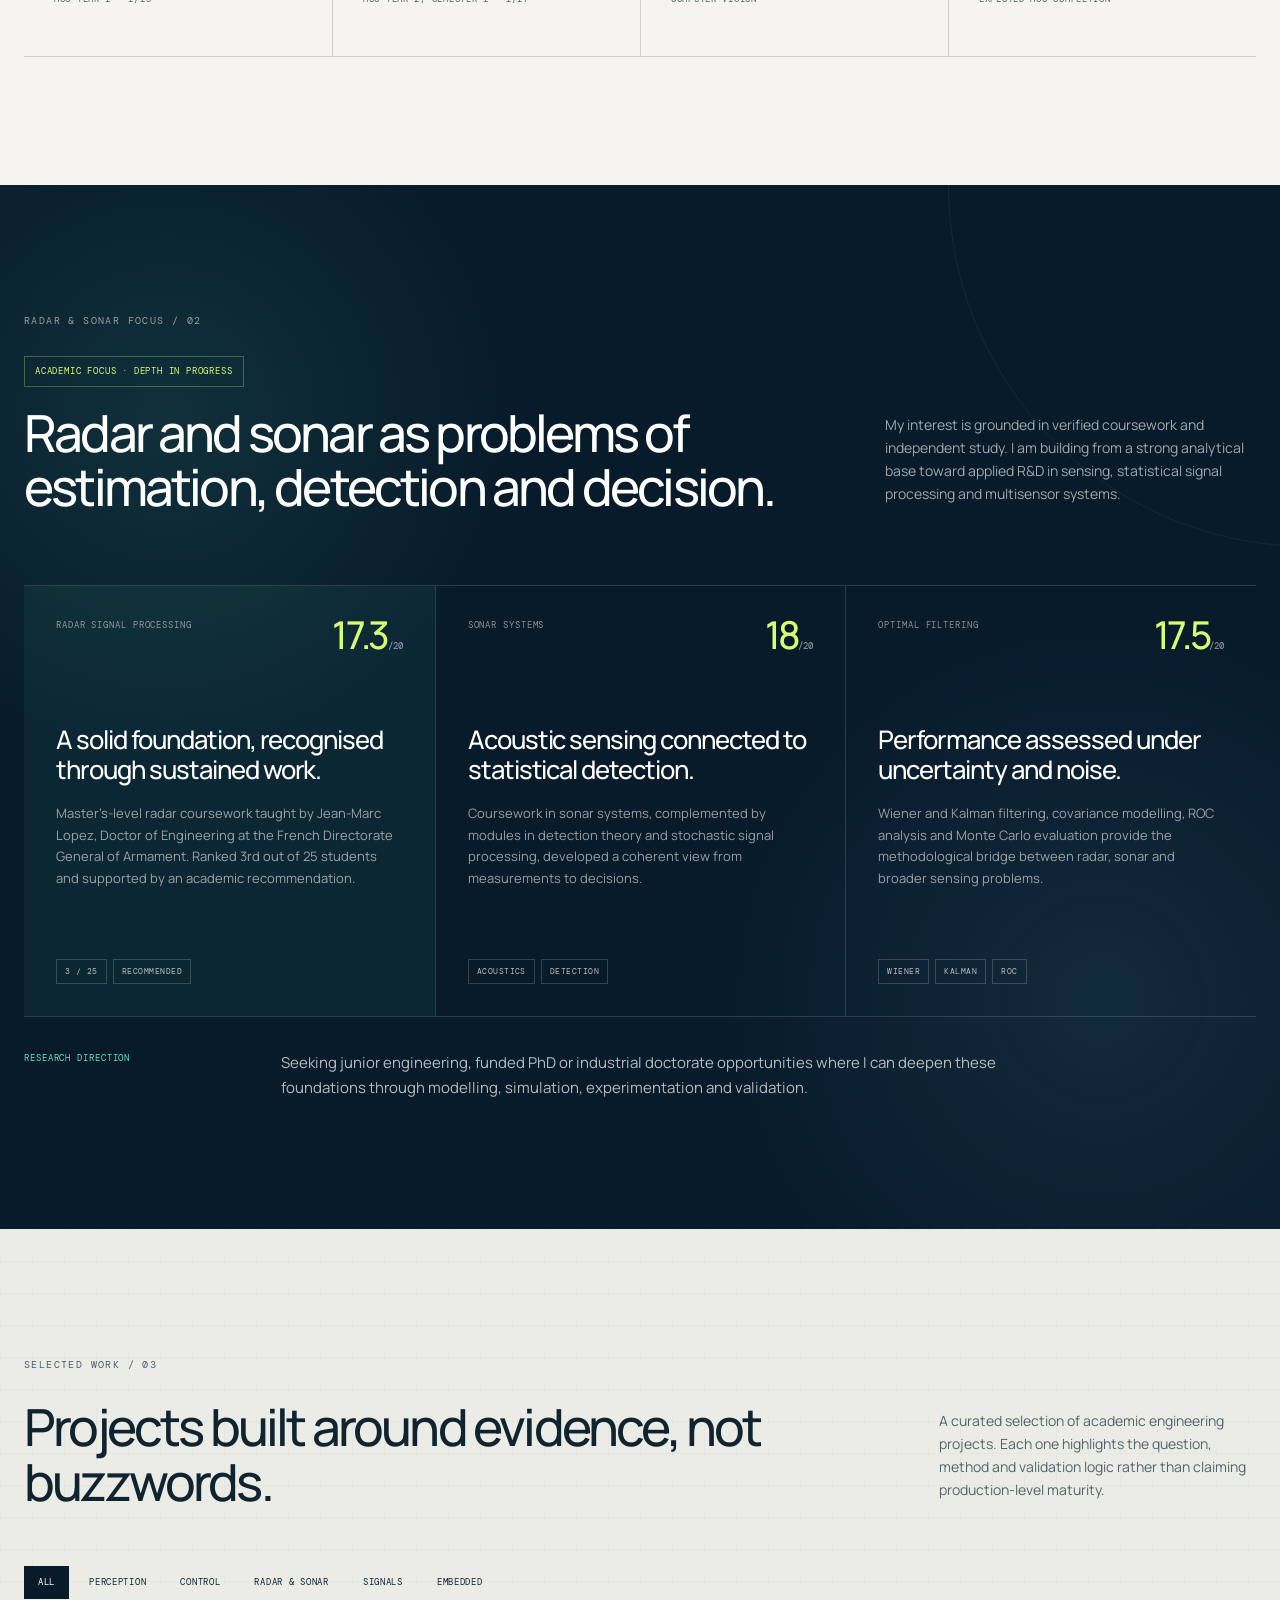
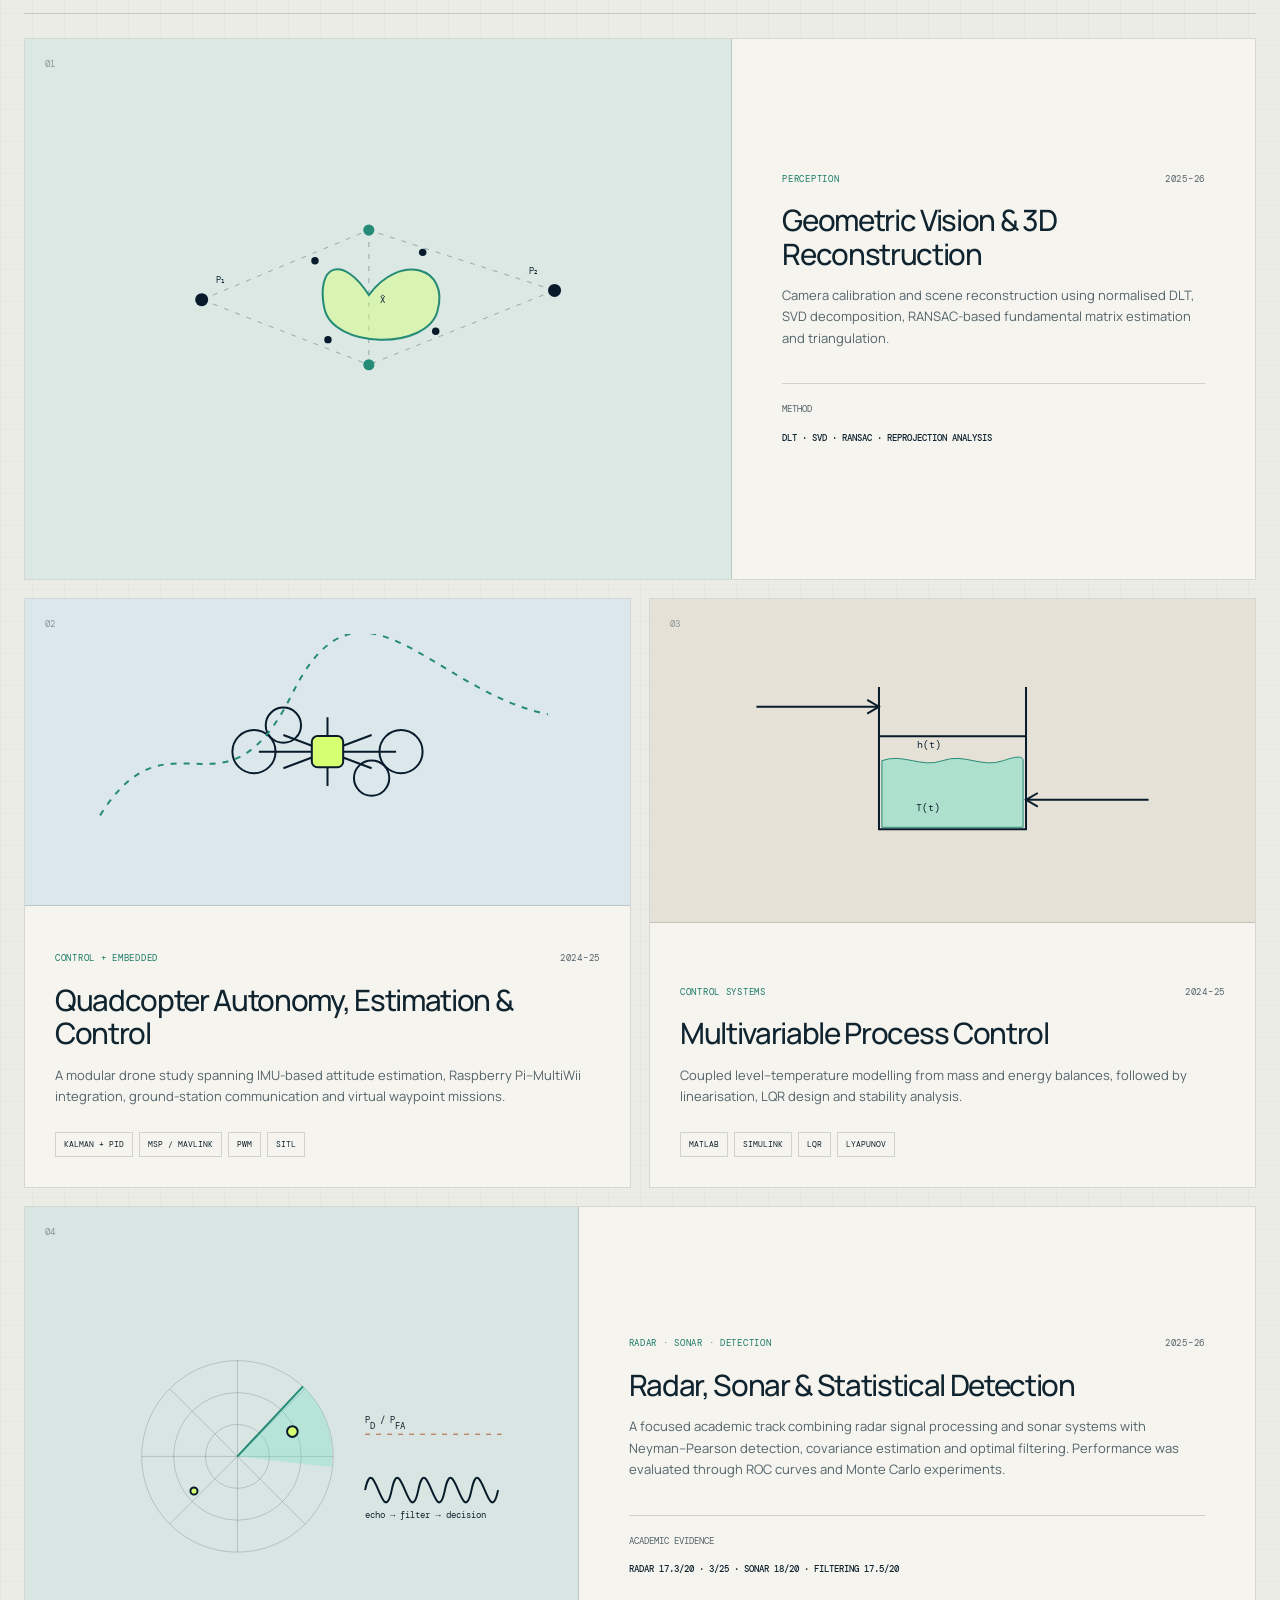
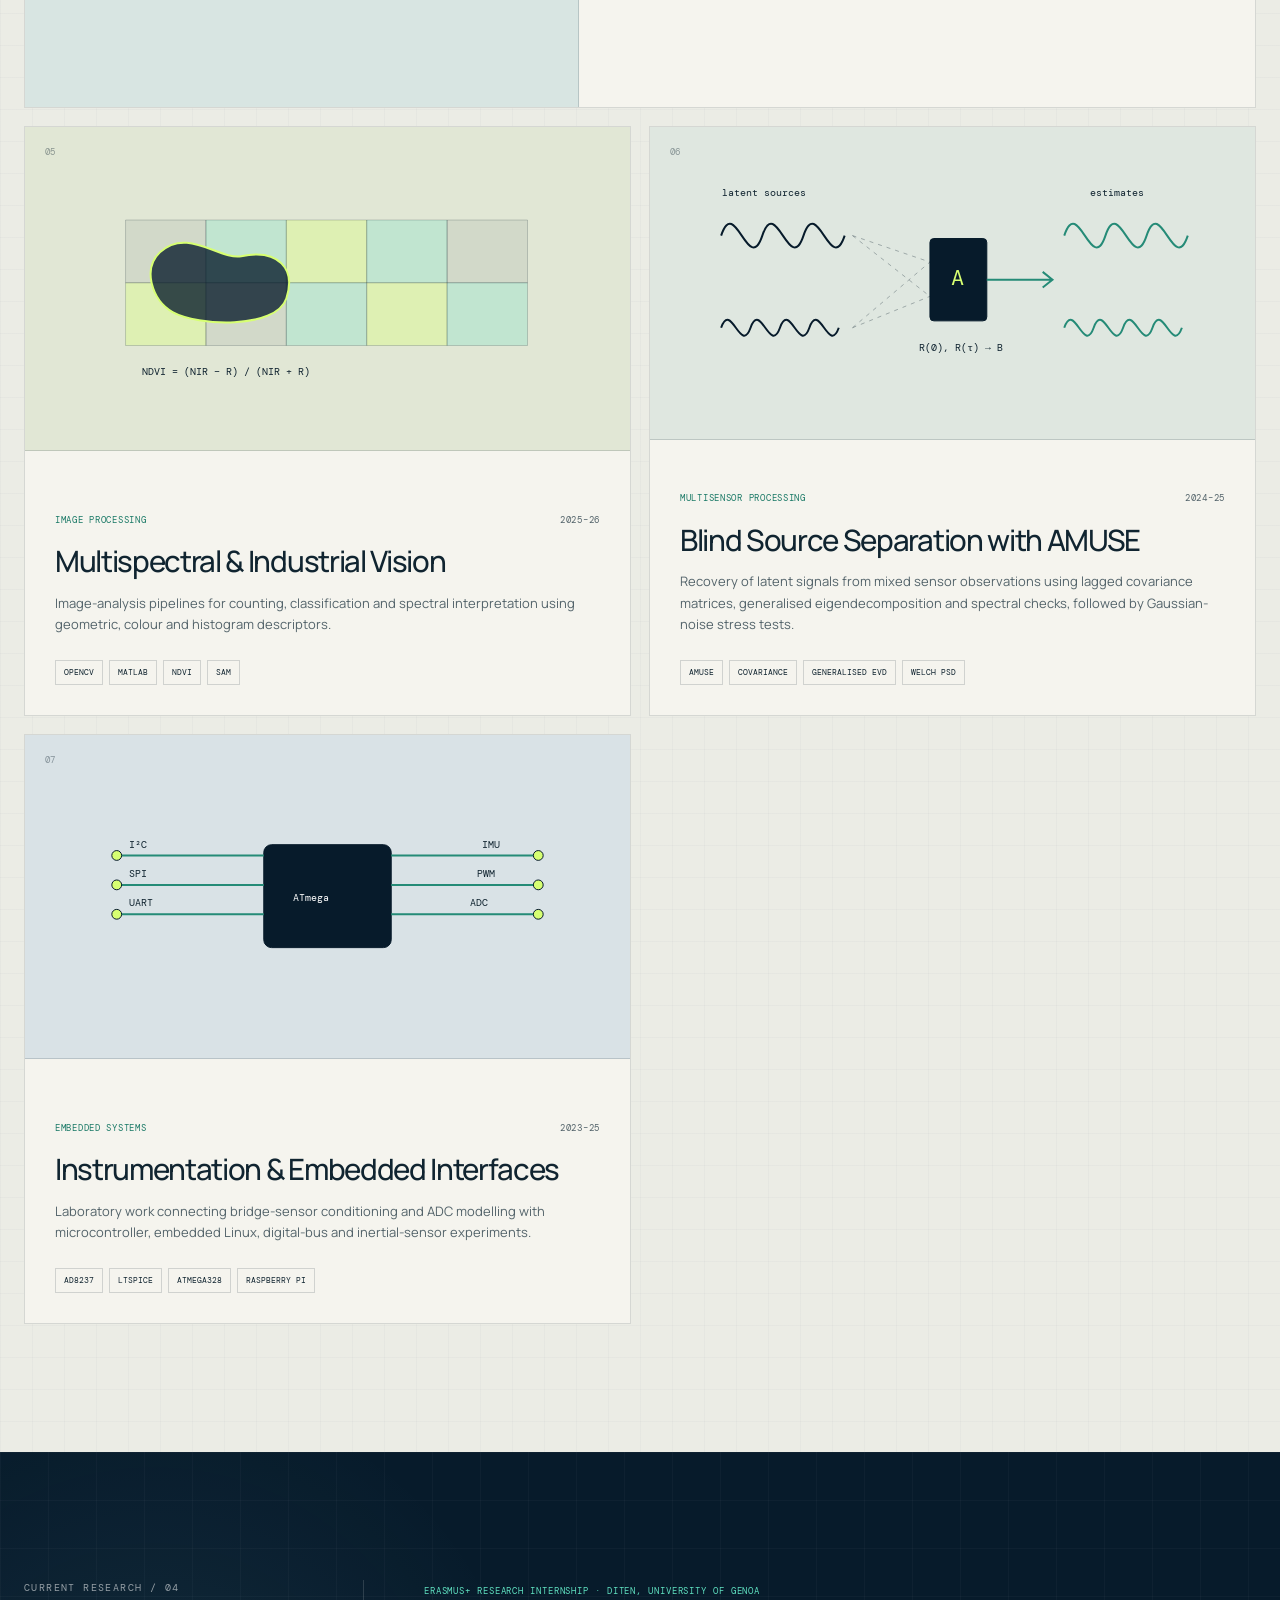
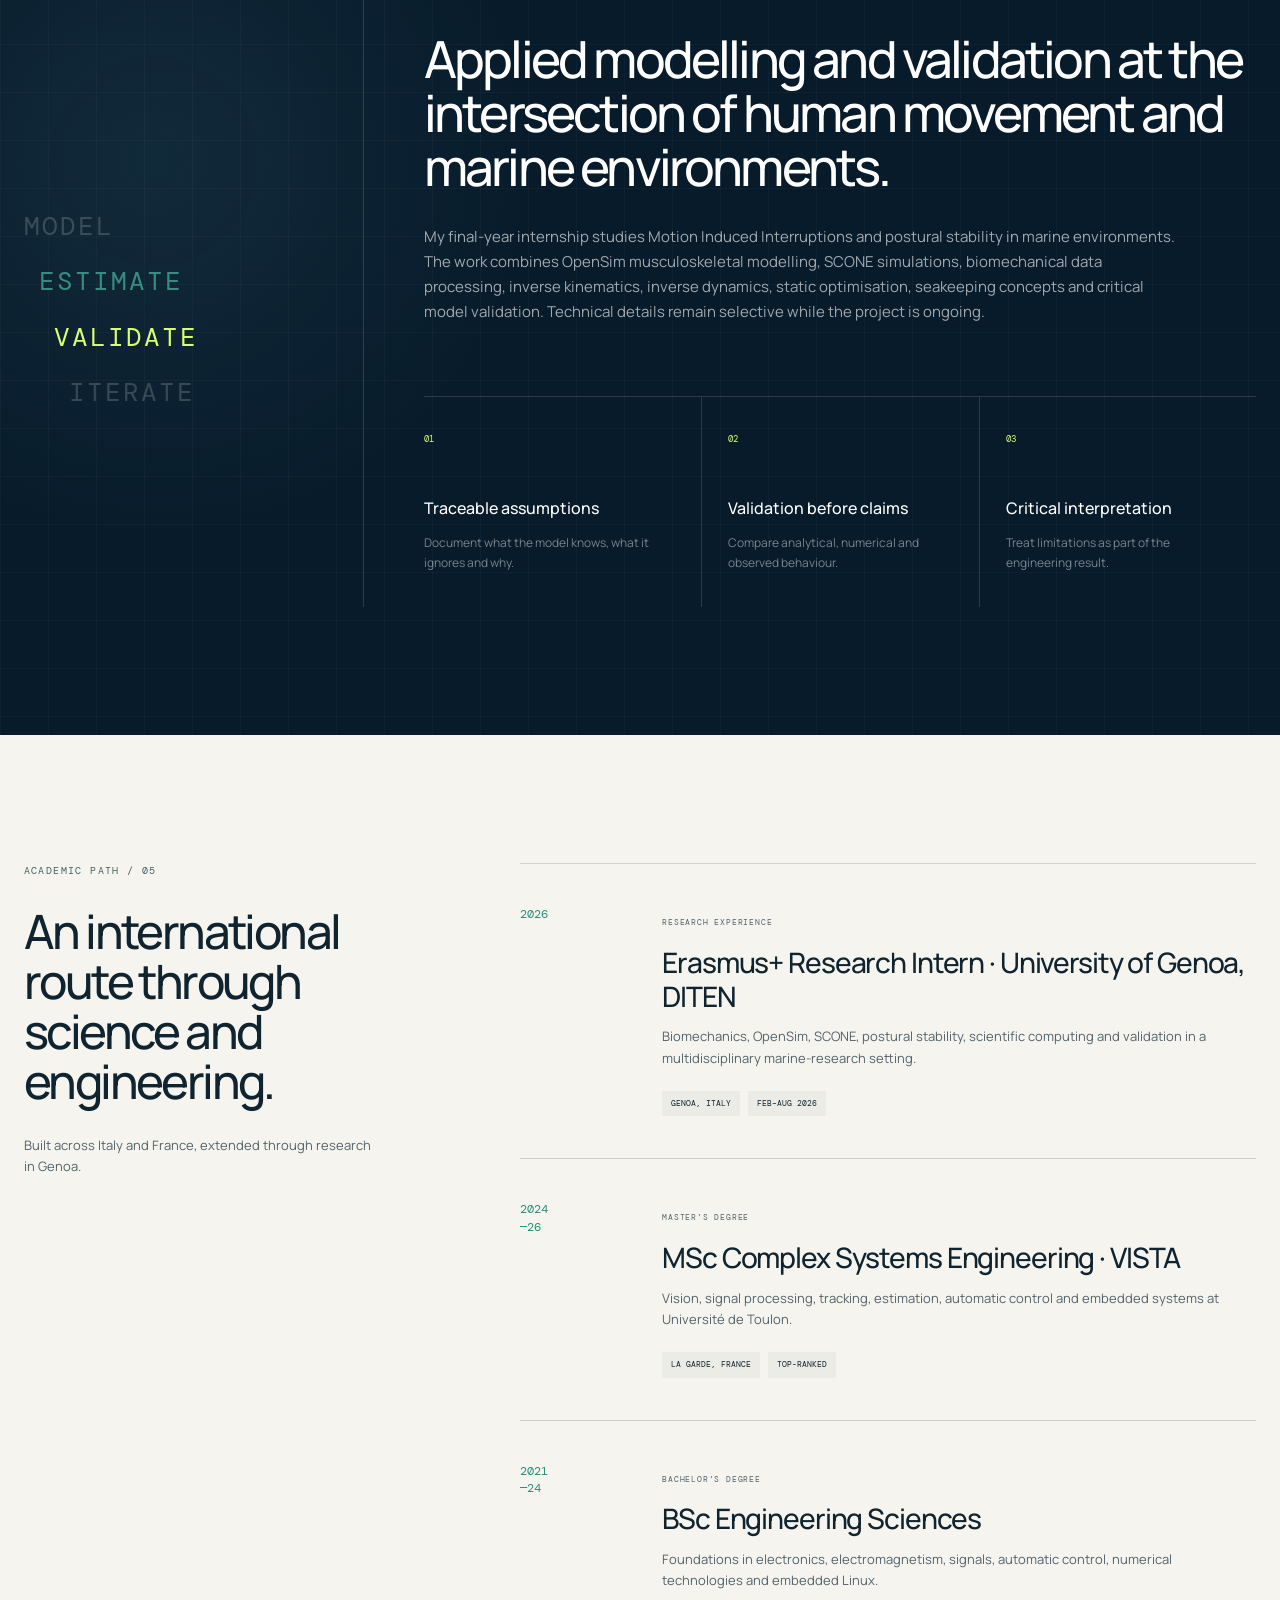
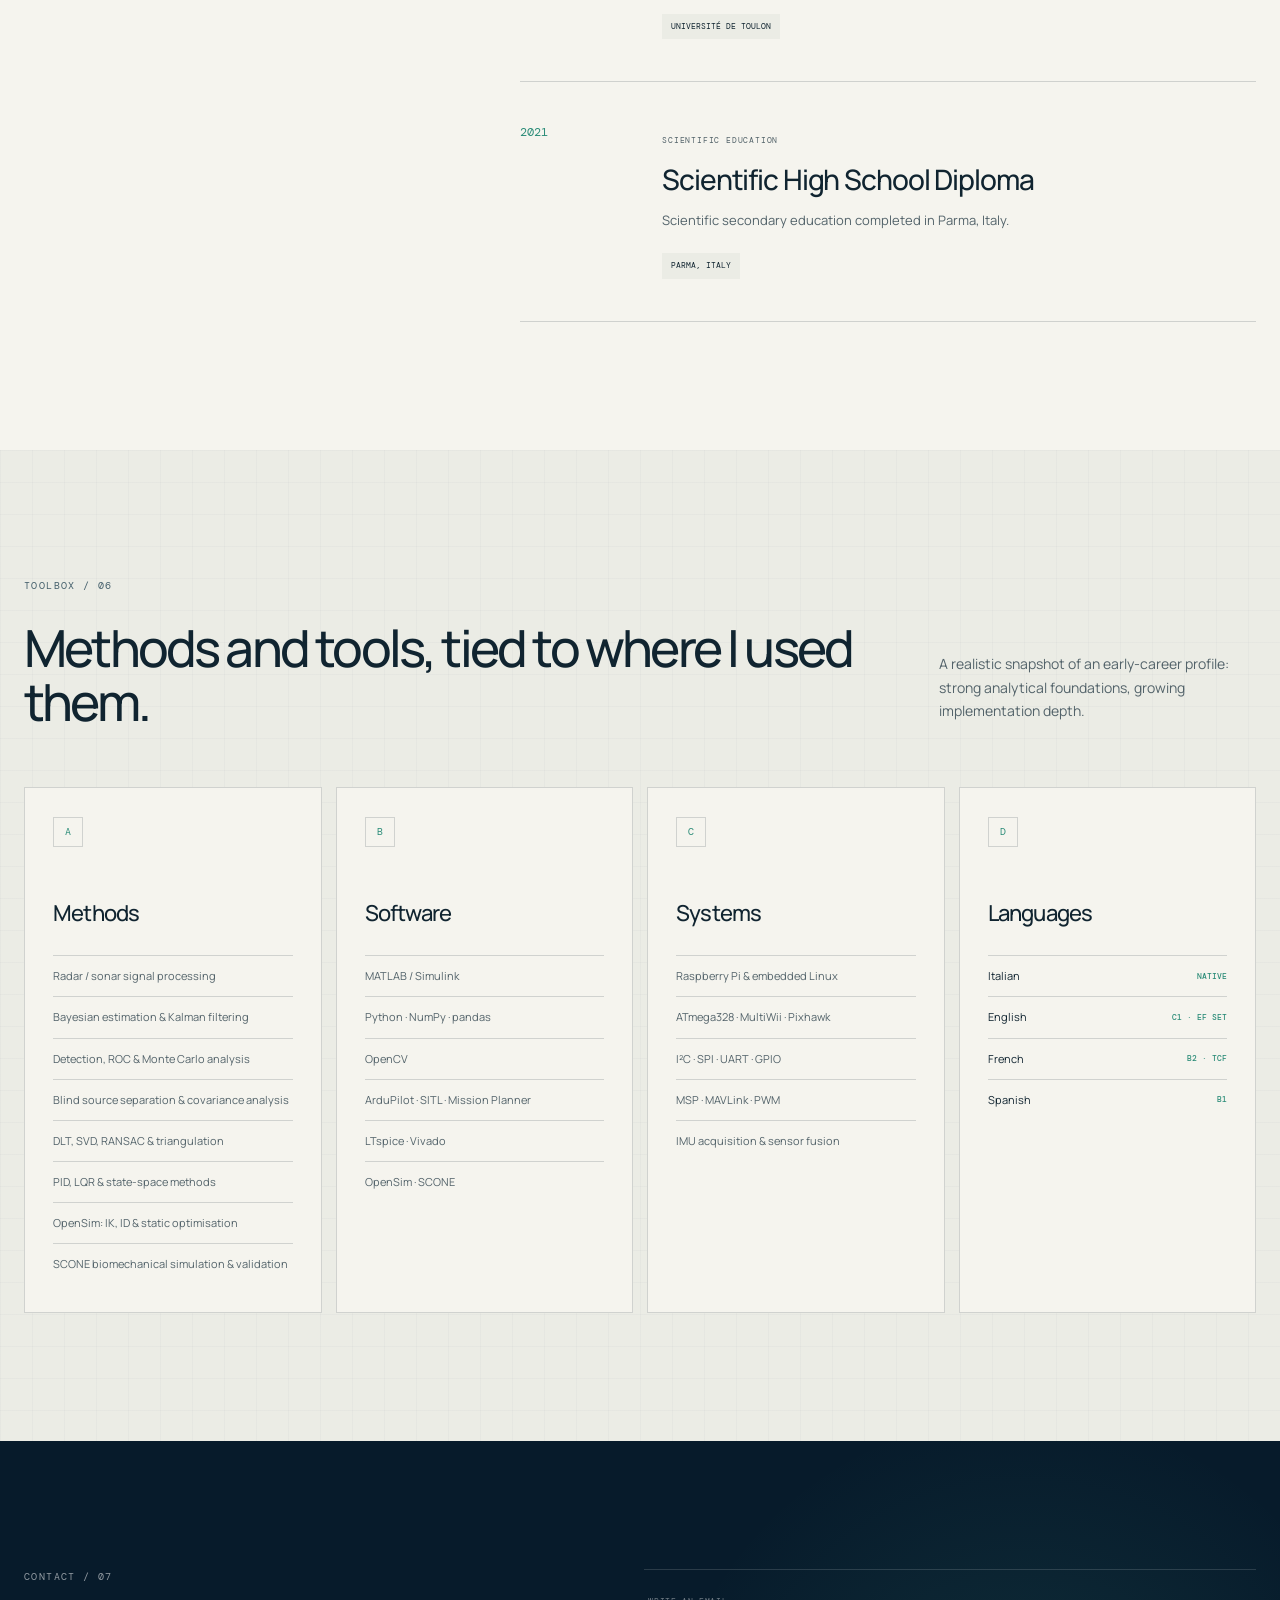
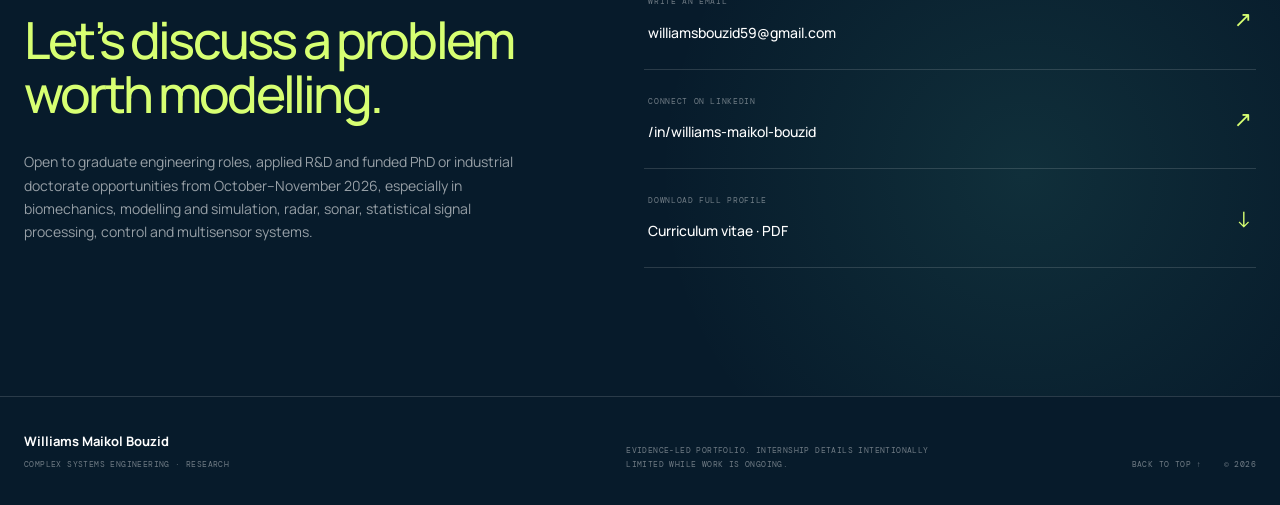
==== commit c2525986: "Improve homepage SEO and research positioning" ====
--- a/index.html
+++ b/index.html
@@ -5,14 +5,14 @@
     <meta name="viewport" content="width=device-width, initial-scale=1">
     <meta
       name="description"
-      content="Research and engineering portfolio of Williams Maikol Bouzid — radar and sonar signal processing, statistical detection, computer vision, control and embedded systems."
+      content="Portfolio of Williams Maikol Bouzid, MSc engineer and research intern in complex systems, biomechanics, OpenSim, SCONE, radar and sonar signal processing, computer vision, control and embedded systems."
     >
     <meta name="robots" content="index,follow">
     <meta name="theme-color" content="#071b2b">
     <meta property="og:title" content="Williams Maikol Bouzid — Engineering &amp; Research">
     <meta
       property="og:description"
-      content="Complex systems engineering portfolio focused on radar and sonar signal processing, statistical detection, perception, control and applied research."
+      content="Engineering and research portfolio of Williams Maikol Bouzid, focused on biomechanics, OpenSim, SCONE, radar and sonar signal processing, perception, control and scientific validation."
     >
     <meta property="og:type" content="website">
     <meta property="og:url" content="https://williamsbouzid59-boop.github.io/">
@@ -22,11 +22,14 @@
     <meta property="og:image:alt" content="Williams Maikol Bouzid — radar, sonar and statistical signal processing portfolio">
     <meta name="twitter:card" content="summary_large_image">
     <meta name="twitter:title" content="Williams Maikol Bouzid — Engineering &amp; Research">
-    <meta name="twitter:description" content="Radar, sonar and statistical signal processing within a complex systems engineering portfolio.">
+    <meta name="twitter:description" content="Complex systems, biomechanics, OpenSim, SCONE, radar, sonar, signal processing, perception and control.">
     <meta name="twitter:image" content="https://williamsbouzid59-boop.github.io/assets/social-card.png">
-    <title>Williams Maikol Bouzid — Engineering &amp; Research</title>
+    <title>Williams Maikol Bouzid | Complex Systems, Biomechanics &amp; Signal Processing</title>
     <link rel="canonical" href="https://williamsbouzid59-boop.github.io/">
     <link rel="icon" href="assets/favicon.svg" type="image/svg+xml">
+    <link rel="manifest" href="site.webmanifest">
+    <meta name="author" content="Williams Maikol Bouzid">
+    <meta name="keywords" content="Williams Maikol Bouzid, complex systems engineer, biomechanics, OpenSim, SCONE, radar, sonar, signal processing, computer vision, control systems, embedded systems, PhD, CIFRE">
     <link rel="preconnect" href="https://fonts.googleapis.com">
     <link rel="preconnect" href="https://fonts.gstatic.com" crossorigin>
     <link
@@ -57,7 +60,13 @@
           "Computer Vision",
           "Control Systems",
           "Embedded Systems",
-          "Complex Systems Engineering"
+          "Complex Systems Engineering",
+          "Biomechanics",
+          "OpenSim",
+          "SCONE",
+          "Motion Induced Interruptions",
+          "Scientific Computing",
+          "Model Validation"
         ]
       }
     </script>
@@ -70,7 +79,7 @@
         <a class="brand" href="#top" aria-label="Williams Maikol Bouzid — home">
           <span class="brand-mark" aria-hidden="true">W<span>/</span>B</span>
           <span class="brand-copy">
-            <strong>Williams Bouzid</strong>
+            <strong>Williams Maikol Bouzid</strong>
             <small data-i18n="brandRole">Engineering · Research</small>
           </span>
         </a>
@@ -108,14 +117,16 @@
               <span class="status-dot"></span>
               <span data-i18n="availability">Available Oct–Nov 2026 · International mobility</span>
             </div>
+            <p class="sr-only">Williams Maikol Bouzid — complex systems engineer and research intern.</p>
             <h1>
               <span data-i18n="heroLine1">Engineering</span>
               <em data-i18n="heroAccent">complex systems</em>
               <span data-i18n="heroLine2">from signals to intelligent machines.</span>
             </h1>
             <p class="hero-intro" data-i18n="heroIntro">
-              Final-year MSc student and research intern working across signal processing, computer vision,
-              estimation, control and embedded systems, with a focused academic track in radar and sonar.
+              I am Williams Maikol Bouzid, a final-year MSc engineering student and research intern working across
+              biomechanics, OpenSim and SCONE modelling, signal processing, computer vision, estimation, control
+              and embedded systems, with a focused academic track in radar and sonar.
             </p>
             <div class="hero-actions">
               <a class="button button-primary" href="#work">
@@ -133,6 +144,7 @@
               <span>Computer vision</span>
               <span>Control</span>
               <span>Embedded systems</span>
+              <span>Biomechanics · OpenSim · SCONE</span>
             </div>
           </div>
 
@@ -213,9 +225,10 @@
             </p>
             <p data-i18n="profileBody">
               My path combines information engineering, applied mathematics and experimentation. I enjoy
-              moving between theory and implementation: from robust estimation and detection to embedded
-              sensing, simulation and validation. I am particularly interested in radar and sonar signal
-              processing, statistical decision theory and optimal filtering.
+              moving between theory and implementation: from robust estimation and detection to embedded sensing,
+              musculoskeletal simulation and validation. My current research includes biomechanics, OpenSim, SCONE
+              and human stability in marine environments, alongside radar and sonar signal processing, statistical
+              decision theory and optimal filtering.
             </p>
             <div class="profile-links">
               <a href="mailto:williamsbouzid59@gmail.com">Email <span>↗</span></a>
@@ -552,9 +565,10 @@
             <span class="research-label" data-i18n="internshipLabel">Erasmus+ research internship · DITEN, University of Genoa</span>
             <h2 data-i18n="researchTitle">Applied modelling and validation at the intersection of human movement and marine environments.</h2>
             <p data-i18n="researchBody">
-              My final-year internship explores how numerical models can support the study of human response
-              in dynamic environments. The work combines scientific computing, parameter estimation and
-              validation. Technical details and results remain intentionally limited while the project is ongoing.
+              My final-year internship studies Motion Induced Interruptions and postural stability in marine
+              environments. The work combines OpenSim musculoskeletal modelling, SCONE simulations, biomechanical
+              data processing, inverse kinematics, inverse dynamics, static optimisation, seakeeping concepts and
+              critical model validation. Technical details remain selective while the project is ongoing.
             </p>
             <div class="research-principles">
               <article>
@@ -590,7 +604,7 @@
               <div class="timeline-content">
                 <span class="timeline-type" data-i18n="typeResearch">Research experience</span>
                 <h3 data-i18n="timeline1Title">Erasmus+ Research Intern · University of Genoa, DITEN</h3>
-                <p data-i18n="timeline1Body">Applied modelling, scientific computing, estimation and validation in a multidisciplinary research setting.</p>
+                <p data-i18n="timeline1Body">Biomechanics, OpenSim, SCONE, postural stability, scientific computing and validation in a multidisciplinary marine-research setting.</p>
                 <div class="timeline-tags"><span>Genoa, Italy</span><span>Feb–Aug 2026</span></div>
               </div>
             </article>
@@ -645,6 +659,8 @@
                 <li>Blind source separation &amp; covariance analysis</li>
                 <li>DLT, SVD, RANSAC &amp; triangulation</li>
                 <li>PID, LQR &amp; state-space methods</li>
+                <li>OpenSim: IK, ID &amp; static optimisation</li>
+                <li>SCONE biomechanical simulation &amp; validation</li>
               </ul>
             </article>
             <article class="toolbox-card reveal">
@@ -656,6 +672,7 @@
                 <li>OpenCV</li>
                 <li>ArduPilot · SITL · Mission Planner</li>
                 <li>LTspice · Vivado</li>
+                <li>OpenSim · SCONE</li>
               </ul>
             </article>
             <article class="toolbox-card reveal">
@@ -690,8 +707,7 @@
             <h2 data-i18n="contactTitle">Let’s discuss a problem worth modelling.</h2>
             <p data-i18n="contactBody">
               Open to graduate engineering roles, applied R&amp;D and funded PhD or industrial doctorate
-              opportunities from October–November 2026, especially in radar, sonar, statistical signal
-              processing and multisensor systems.
+              opportunities from October–November 2026, especially in biomechanics, modelling and simulation, radar, sonar, statistical signal processing, control and multisensor systems.
             </p>
           </div>
           <div class="contact-actions reveal">
